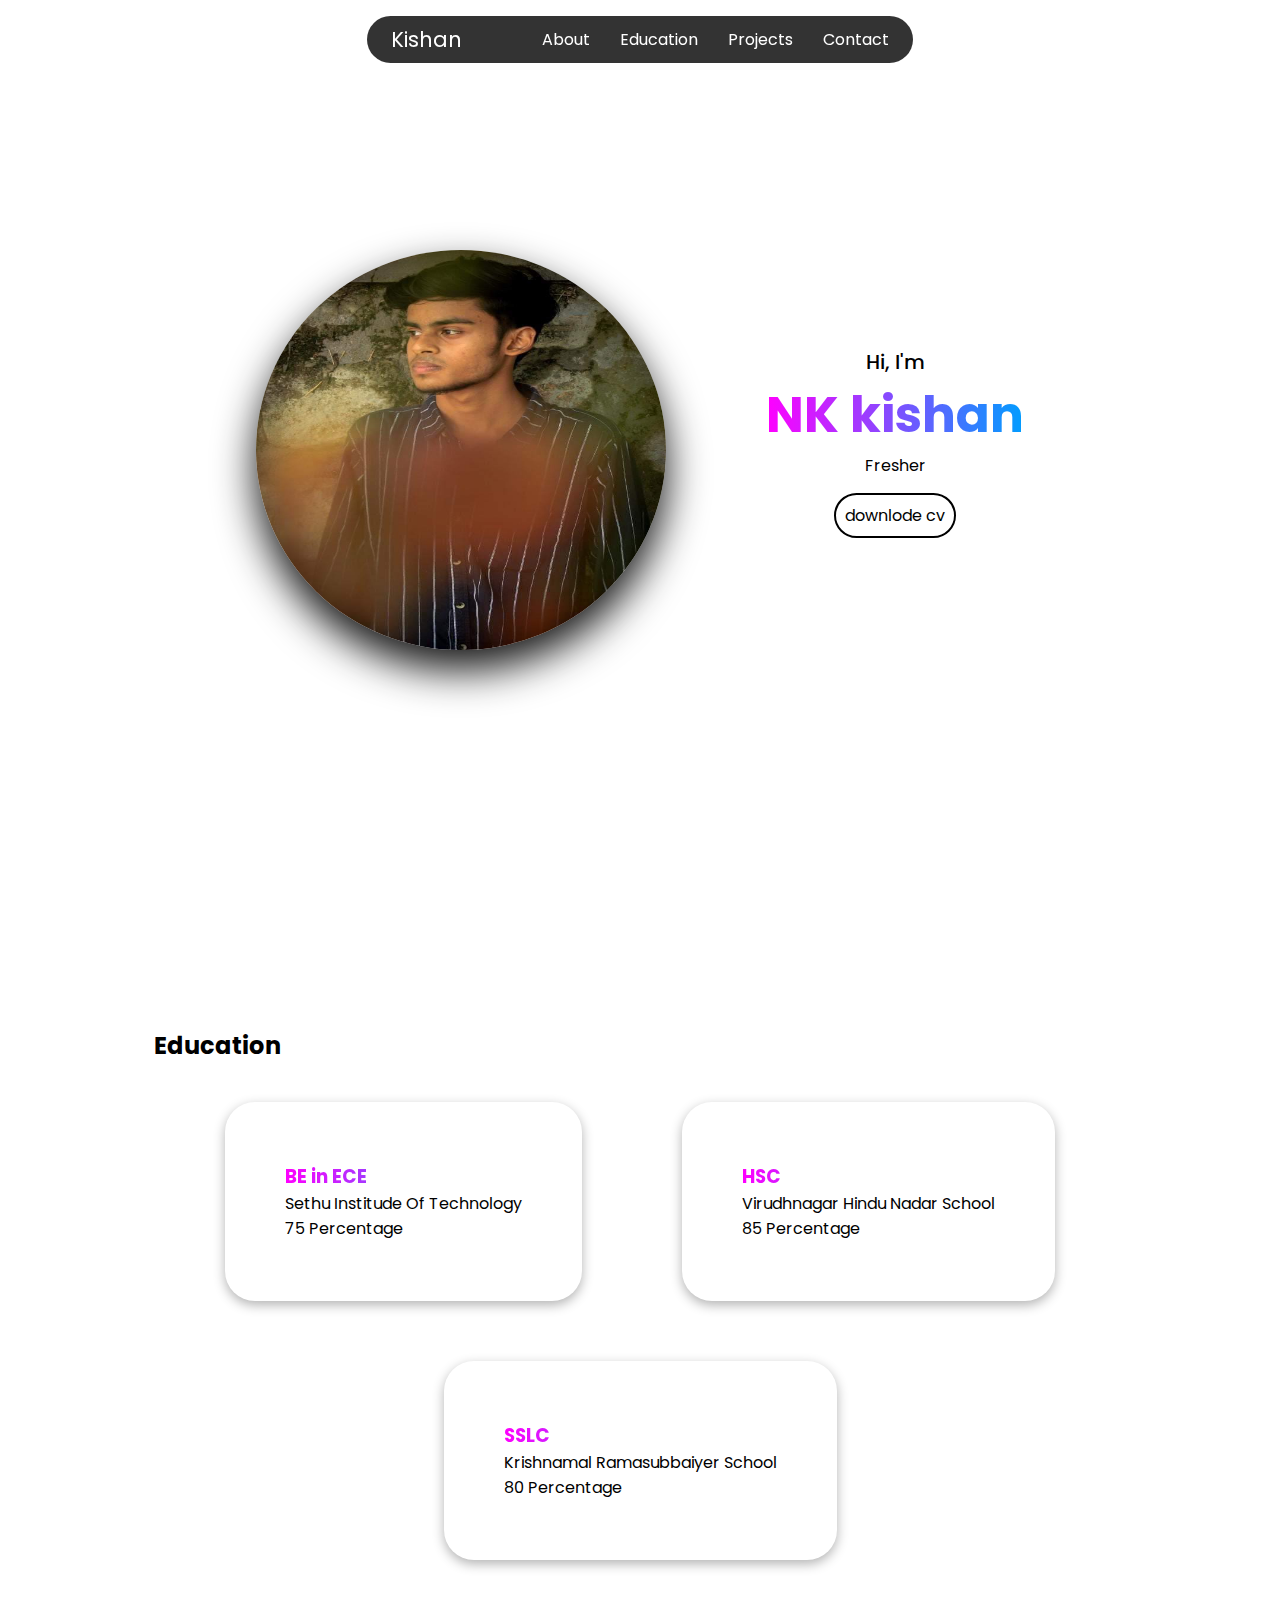
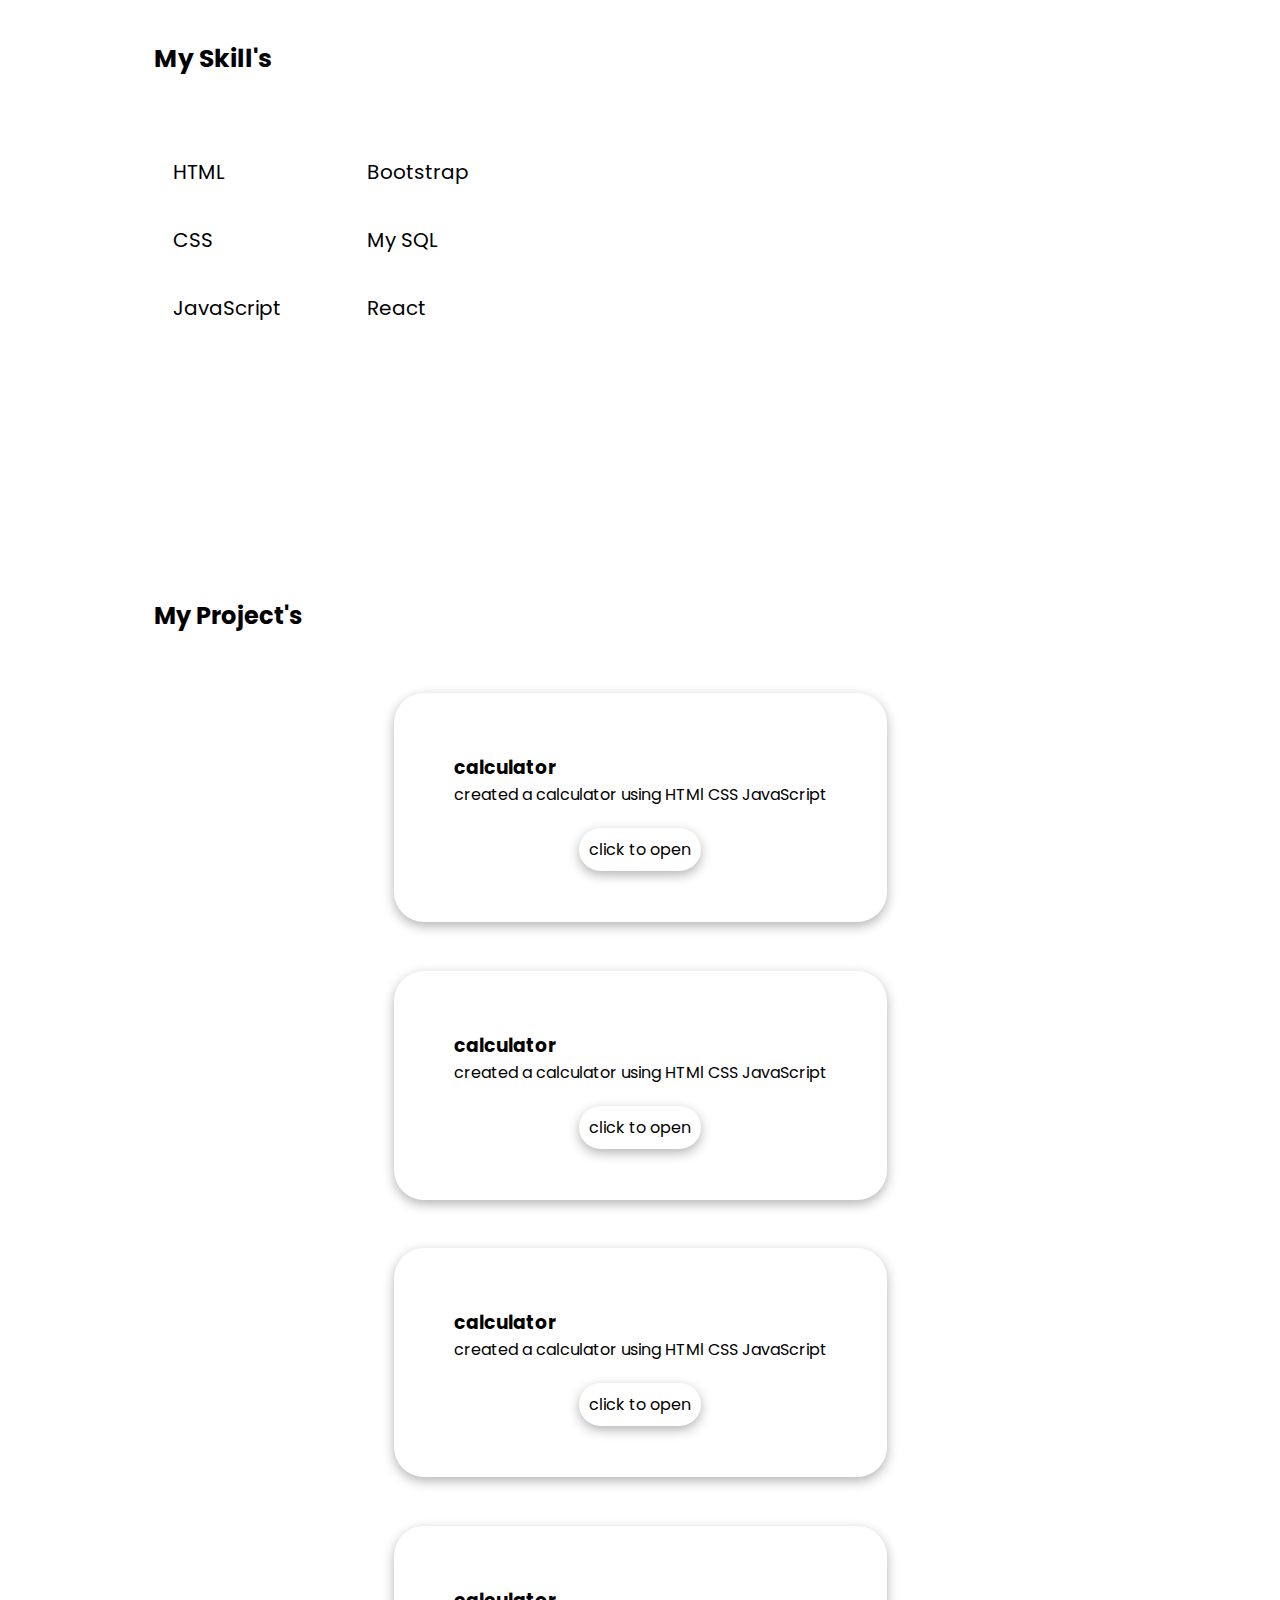
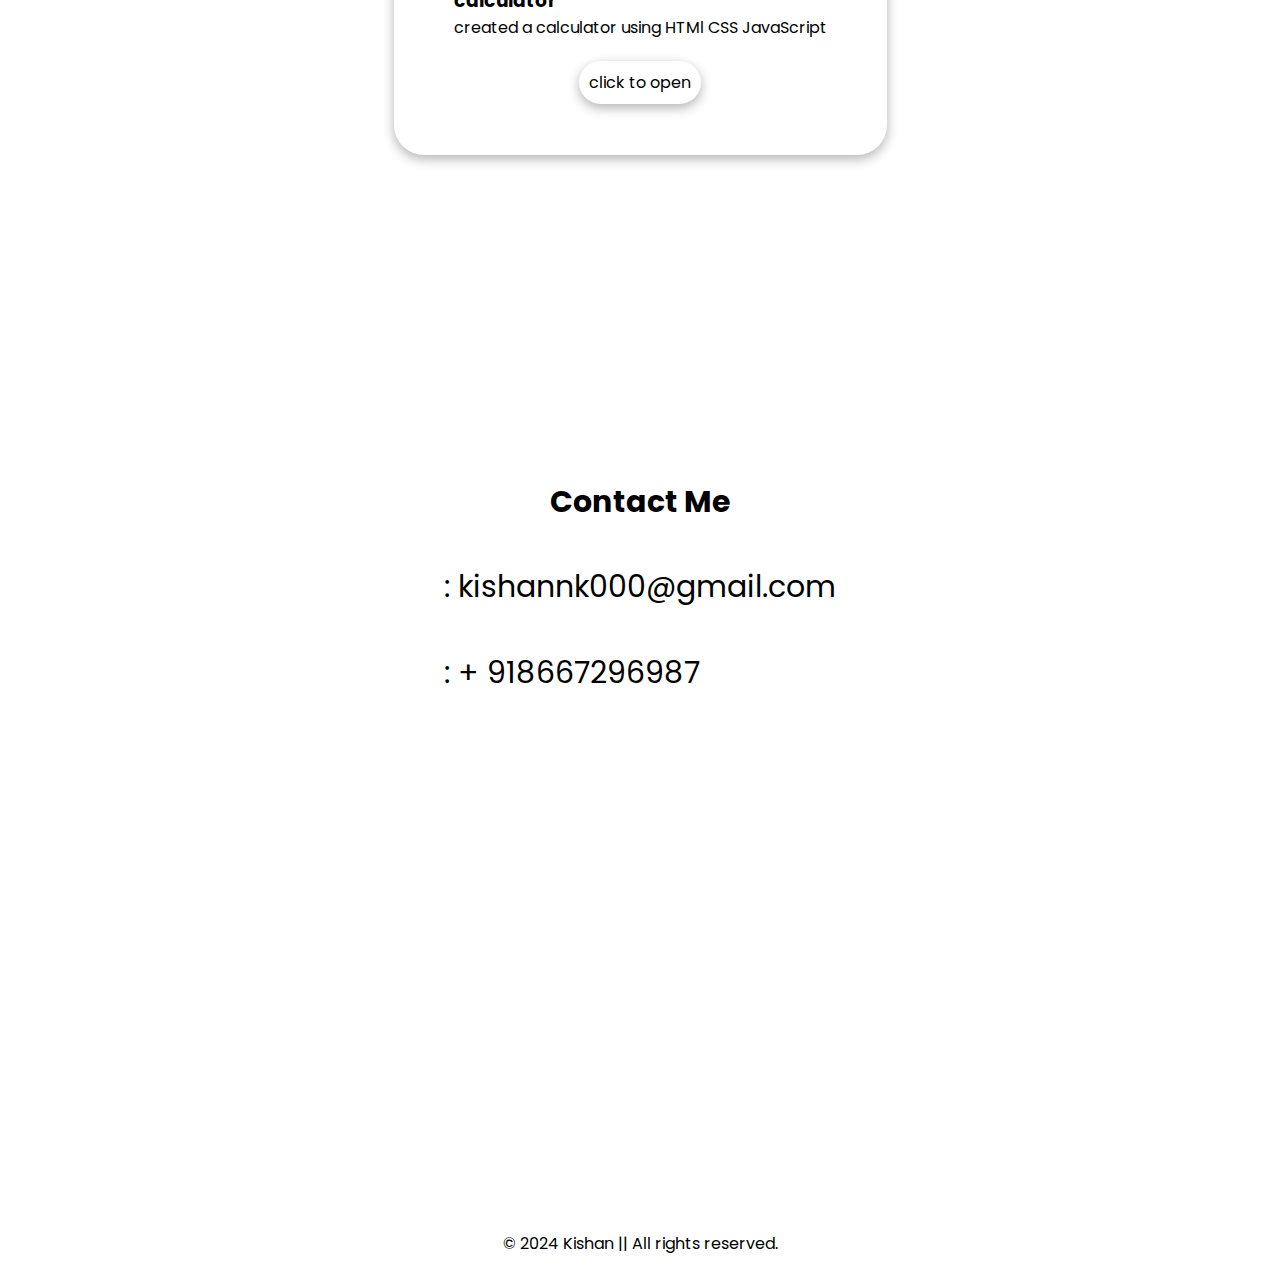
==== kishan.html @ 0ae2eac9 "Add files via upload" ====
<!DOCTYPE html>
<html lang="en">

<head>
    <meta charset="UTF-8">
    <meta name="viewport" content="width=device-width, initial-scale=1.0">
    <title>portfolio</title>
    <!--my css-->
    <link rel="stylesheet" href="style.css">

    <!--google fonts-->
    <link rel="preconnect" href="https://fonts.googleapis.com">
    <link rel="preconnect" href="https://fonts.gstatic.com" crossorigin>
    <link
        href="https://fonts.googleapis.com/css2?family=Poppins:ital,wght@0,100;0,200;0,300;0,400;0,500;0,600;0,700;0,800;0,900;1,100;1,200;1,300;1,400;1,500;1,600;1,700;1,800;1,900&display=swap"
        rel="stylesheet">

    <!--font awsome-->
    <link rel="stylesheet" href="https://cdnjs.cloudflare.com/ajax/libs/font-awesome/6.7.1/css/all.min.css"
        integrity="sha512-5Hs3dF2AEPkpNAR7UiOHba+lRSJNeM2ECkwxUIxC1Q/FLycGTbNapWXB4tP889k5T5Ju8fs4b1P5z/iB4nMfSQ=="
        crossorigin="anonymous" referrerpolicy="no-referrer" />


    <!--header-->
    <header class="header">
        <a href="#" class="logo">
            <P class="logo"> Kishan</P>
        </a>

        <ul class="nav-links">
            <li>
                <a href="#about">About</a>
            </li>
            <li>
                <a href="#Education">Education</a>
            </li>
            <li>
                <a href="#projects">Projects</a>
            </li>
            <li>
                <a href="#contact">Contact</a>
            </li>
        </ul>

        <div class="menu-toggle">
            <i class="fa-solid fa-bars"></i>

        </div>


    </header>

    <!--about-->
    <section id="about" class="about">

        <div class="about-container">
            <img src="WhatsApp Image 2024-12-11 at 21.35.27_cfaea8a9.jpg">

            <div class="info">
                <div class="text">
                    <h3>Hi, I'm</h3>
                    <h1> NK kishan</h1>
                    <p> Fresher </p>
                </div>
                <div class="btn-group">
                    <a href="kishan CV.pdf" download="your_cv" class="btn">downlode cv</a>
                </div>
                
                
                
        <div class="social">
            <div class="social-btn">
                <a href="https://github.com/kishannk10" i class="fa-brands fa-github"></i></a>
            </div>
            <div class="social-btn">
                <a href="https://www.instagram.com/.k_i_s_h_a_n.nk./profilecard/?igsh=YXczcWtyM2NzY25k" i
                    class="fa-brands fa-instagram"></i></a>
            </div>
            <div class="social-btn">
                <a href="http://www.linkedin.com/in/kishan10" i class="fa-brands fa-linkedin"></i></a>
            </div>
        </div>
                


            </div>
        </div>
    </section>

    <!--education-->

    <section id="Education" class="Education">

        <div class="Education-container">
            <h2>Education</h2>
            <div class="Education-grid">
                <div class="Education-card">
                    <h3> BE in ECE</h3>
                    <P>Sethu Institude Of Technology</P>
                    <P>75 Percentage</P>
                </div>
                <div class="Education-card">
                    <h3> HSC</h3>
                    <P>Virudhnagar Hindu Nadar School</P>
                    <P>85 Percentage</P>
                </div>
                <div class="Education-card">
                    <h3> SSLC</h3>
                    <P>Krishnamal Ramasubbaiyer School </P>
                    <P>80 Percentage</P>
                </div>
            </div>
        </div>


        <div class="my-skills">
            <h3> My Skill's</h3>
            <div class="skills">
                <div class="skills-info">
                    <ul>
                        <li>HTML</li>
                        <li>CSS</li>
                        <li>JavaScript</li>
                    </ul>
                    <ul>
                        <li>Bootstrap</li>
                        <li>My SQL</li>
                        <li>React</li>

                    </ul>
                    <div class="code-toggle">
                        <i class="fa-solid fa-code"></i>
                    </div>
                </div>


            </div>

        </div>


    </section>


    <!---projects-->
    <section id="projects" class="my-projects">
        <div class="projects-container">
            <h2> My Project's</h2>
            <div class="project-grid">
                <div class="project-card">
                    <h3>calculator</h3>
                    <p>created a calculator using HTMl CSS JavaScript</p>
                    <div class="open">
                        <a href="">click to open</a>
                    </div>
                </div>
                <div class="project-card">
                    <h3>calculator</h3>
                    <p>created a calculator using HTMl CSS JavaScript</p>
                    <div class="open">
                        <a href="">click to open</a>
                    </div>
                </div>
                <div class="project-card">
                    <h3>calculator</h3>
                    <p>created a calculator using HTMl CSS JavaScript</p>
                    <div class="open">
                        <a href="">click to open</a>
                    </div>

                </div>
                <div class="project-card">
                    <h3>calculator</h3>
                    <p>created a calculator using HTMl CSS JavaScript</p>
                    <div class="open">
                        <a href="">click to open</a>
                    </div>

                </div>
            </div>
        </div>
    </section>







    <!---contact-->


    <section id="contact" class="Contact">
        <div class="contact-container">
            <h2>Contact Me</h2>
            <div class="contact-info">
                <div class="contact-me">
                    <p><i class="fa-regular fa-envelope"></i> : kishannk000@gmail.com</p>
                    <p> <i class="fa-solid fa-phone"> </i> : + 918667296987</p>
                </div>
            </div>
        </div>



    </section>


    <!--footer-->


    <footer class="footer-container">


        <div class="social">
            <div class="social-btn">
                <a href="https://github.com/kishannk10" i class="fa-brands fa-github"></i></a>
            </div>
            <div class="social-btn">
                <a href="https://www.instagram.com/.k_i_s_h_a_n.nk./profilecard/?igsh=YXczcWtyM2NzY25k" i
                    class="fa-brands fa-instagram"></i></a>
            </div>
            <div class="social-btn">
                <a href="http://www.linkedin.com/in/kishan10" i class="fa-brands fa-linkedin"></i></a>
            </div>
        </div>
        <p>&copy; 2024 Kishan || All rights reserved.</p>
    </footer>
</head>


<script src="portfolio.js"></script>

<body>

</body>

</html>
---- style.css ----
* {
    padding: 0%;
    margin: 0%;
    box-sizing: border-box;
    font-family: "poppins";
    scroll-behavior: smooth;


}

.header {
    display: flex;
    justify-content: center;
    position: fixed;
    top: 1rem;
    left: 50%;
    transform: translateX(-50%);
    align-items: center;
    gap: 5rem;
    background-color: rgba(0, 0, 0, 0.8);
    backdrop-filter: blur(8px);
    color: white;
    padding: 0.5rem 1.5rem;
    border-radius: 3rem;
    z-index: 100;

}

.logo {
    color: white;
    font-size: 1.3rem;
    text-wrap: nowrap;
    transition: 0.3s ease-in-out;
    text-decoration: none;

}

.logo:hover {
    transform: scale(1.1);
}

.nav-links {
    display: flex;
    gap: 30px;

}

ul li {
    list-style-type: none;
}

li a {
    position: relative;
    color: white;
    text-decoration: none;

}



li a:hover {
    color: aqua;

}

.menu-toggle {
    display: none;
}


section {
    min-height: 100vh;
    padding: 8rem 12%;
    width: 100%;
    position: relative;

}


.about {
    display: flex;
    justify-content: center;
    align-items: center;
    

}

.about-container {
    display: flex;
    justify-content: center;
    align-items: center;
    gap: 100px;
    flex-wrap: wrap;
}

.about img {
    width: 410px;
    height: 400px;
    box-shadow: 0 20px 40px rgba(0, 0, 0, 0.911);
    border-radius: 50%;
    transition: 1s;

}

.about img:hover {
    transform: translateY(-10px);
}

.info {
    display: flex;
    flex-direction: column;
    justify-content: center;
    align-items: center;
    text-align: center;
    gap: 25px;


}

.info h3 {
    font-size: 20px;
    font-weight: 500;
}

.info h1 {
    font-size: 50px;
    font-weight: 700;
    align-items: center;
    justify-content: center;
    background: linear-gradient(to right, rgb(255, 0, 255), rgb(0, 157, 255));
    background-clip: text;
    color: transparent;
}

.btn {
    border-radius: 2rem;
    border: 2px solid black;
    padding: 9px;
    color: black;
    cursor: pointer;
    text-decoration: none;
    transition: 0.5s;

}

.btn:hover {
    background-color: black;
    color: white;
    transform: scale(1.5);
}



/*education*/

.Education-grid {
    display: flex;
    justify-content: space-between;
    margin-top: 4%;
    flex-wrap: wrap;    
}

.Education-card {
    background-color: white;
    box-shadow: 0 4px 12px rgba(0, 0, 0, 0.3);
    padding: 60px;
    border: 2px  ;
    border-radius: 30px;
    transition: 1s;
    cursor: pointer;
    flex-direction: column;
    flex-wrap: wrap;
}

.Education-card:hover {
    background-color: rgba(0, 0, 0, 0.925);
    color: white;
    
}

.Education-card h3 {
    background: linear-gradient(to right, rgb(255, 0, 255), rgb(0, 157, 255));
    background-clip: text;
    color: transparent;
    padding-bottom: ;
}



.my-skills h3 {
    padding-top: 80px;
    font-size: 25px;
}

.skills-info {
    display: flex;
    column-gap: 5%;
    padding-top: 60px;
    font-size: 20px;
    justify-content: baseline;
    cursor: pointer;

}



.skills-info ul li {
    padding: 19px;
    transition: 1s;
    column-gap: 20%;
}

.skills-info ul li:hover {
    transform: translatey(-6px);
}




 .code-toggle {
    display: flex;
    font-size: 150px;
    color: rgb(23, 150, 209);
    justify-content: center;
    margin-left: 30%;
    
    transition: 1s;


}


.code-toggle:hover {
    transform: translatey(-40px);
}


/*project*/

.project-container{
  display: flex;
}
.project-grid{
    display: flex;
    margin-top: 60px;
    justify-content: space-around;
    flex-wrap: wrap;
    
}
.project-card{
    column-gap: ;
    background-color: aqua;
    margin-bottom: 5%;
    background-color: white;
    box-shadow: 0 4px 12px rgba(0, 0, 0, 0.3);
    padding: 60px;
    border: 2px ;
    border-radius: 30px;
    transition: 1s;

}
.open {
    text-decoration: none;
    text-align: center;
    margin-top: 30px;
    
    
}
.open a{
    text-decoration: none;
    color: black;
    border: 2px  ;
    padding: 10px;
    border-radius: 30px;
    transition: 1s;
    box-shadow: 0 4px 12px rgba(0, 0, 0, 0.3);
}
.open a:hover{
    background-color: black;
    color: white;
    transform: translatey(-6px);

}




/*contact*/

.contact-info {
    display: flex;
    flex-direction: column;
    align-items: center;

}

.contact-container h2 {
    text-align: center;
    margin-top: 2%;
    margin-bottom: 2%;
    font-size: 30px;
}

.contact-me p {
    padding: 20px;
    font-size: 30px;
}



/*footer*/


.footer-container {
    text-align: center;
    margin-bottom: 30px;
}


.social {
    display: flex;
    text-decoration: none;
    justify-content: center;
    gap: 20px;
}

.social-btn a {
    text-decoration: none;
    list-style-type: none;
    color: black;
    font-size: 20px;
}

/*media querty*/

@media (max-width:1600px) {
   .about{
    display: ;
    flex-wrap: wrap;
   }
    .Education-grid {
        flex-wrap: wrap;
        row-gap: 60px;
        column-gap: 30px;
        align-items: center;
        justify-content: space-evenly;
        
    }
}

@media (max-width:1200px) {

.Education-grid{
    justify-content: center;
}

}

@media (max-width:700px) {
   
    .header .menu-toggle {
        display: block;
        font-size: 30px;
        
    }

    .nav-links {
        position: absolute;
        top: 100%;
        width: 100%;
        margin-top: 10px;
        border-radius: 20px;
        padding: 5%;
        text-align: center;
        display: flex;
        flex-direction: column;
        background-color: rgba(0, 0, 0, 0.8);
        color: white;
        display: none;
    }
    .nav-links li{
        margin: 80px;
    }

    .nav-links a{
        padding: 20%;
    }


    .nav-links.active {
        display: block;
    }  

    .header {
        padding: 1rem 5rem;
        gap: 8rem;
    }

    .header .logo {
        font-size: 30px;
    }

    .about-container {
        flex-direction: column;
        align-items: center;
        margin-right: 60px;
        transform: translatex(10%);
        
    }

    .Education-grid {
        width: 100%;
        align-content: center;
        justify-content: center;
        margin-left: 10px;
        row-gap: 60px;
        display: flex;
    }


    .Education-container h2 {
        margin-bottom: 60px;
    }

    .code-toggle {
        margin-left: 20px;
    }

    .contact-me p {
        font-size: 18px;

    }

    .contact-container h2 {
        margin-top: 50px;
        margin-bottom: 50px;
    }

    .skills-info{
        flex-direction: column;
        
        
    }
    .skills-info ul li{
        text-align: center;
       
    }
    .code-toggle{
     margin-top: 20%;
    margin-right: 30px;   
 }
 .about img{
    width: 250px;
    height: 250px;
    border-radius: 100%;
 }
 .about .info h1{
    font-size: 50px;
 }

 .project-grid{
    row-gap: 60px;
 }
    
}
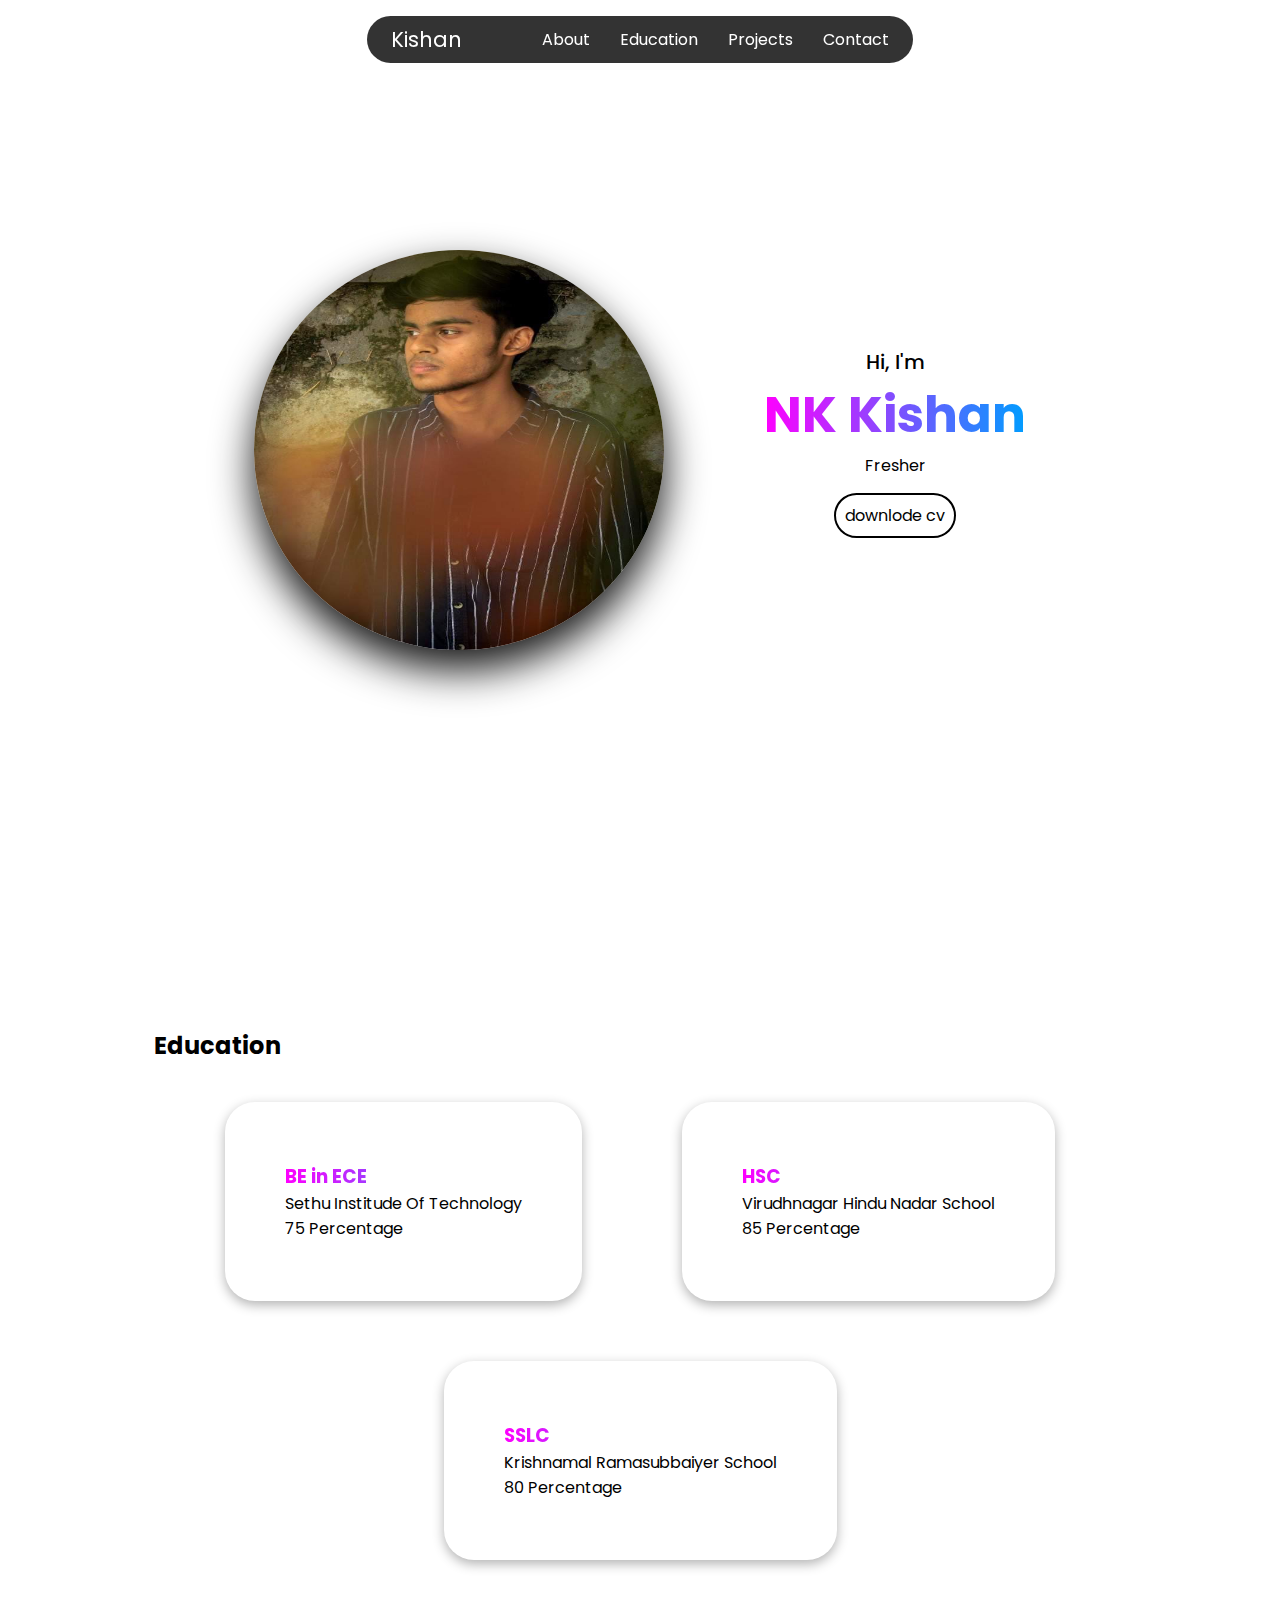
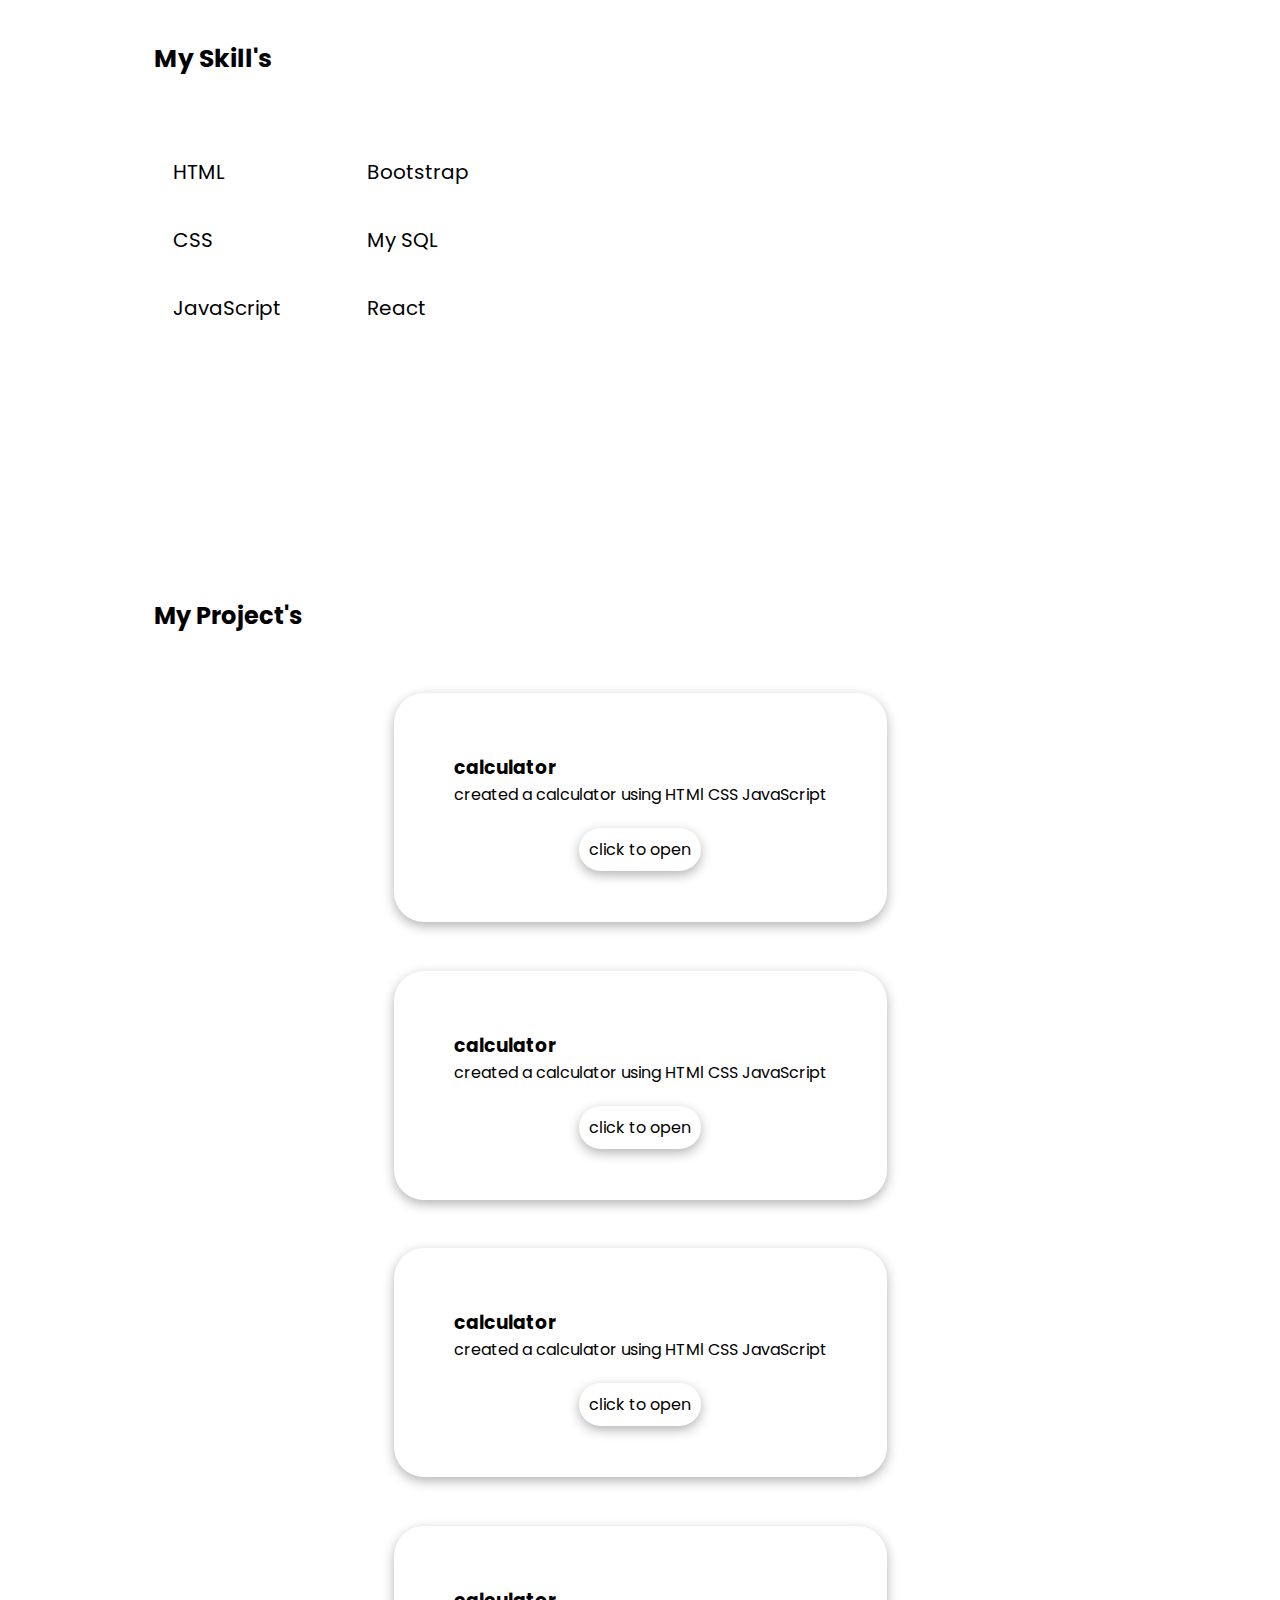
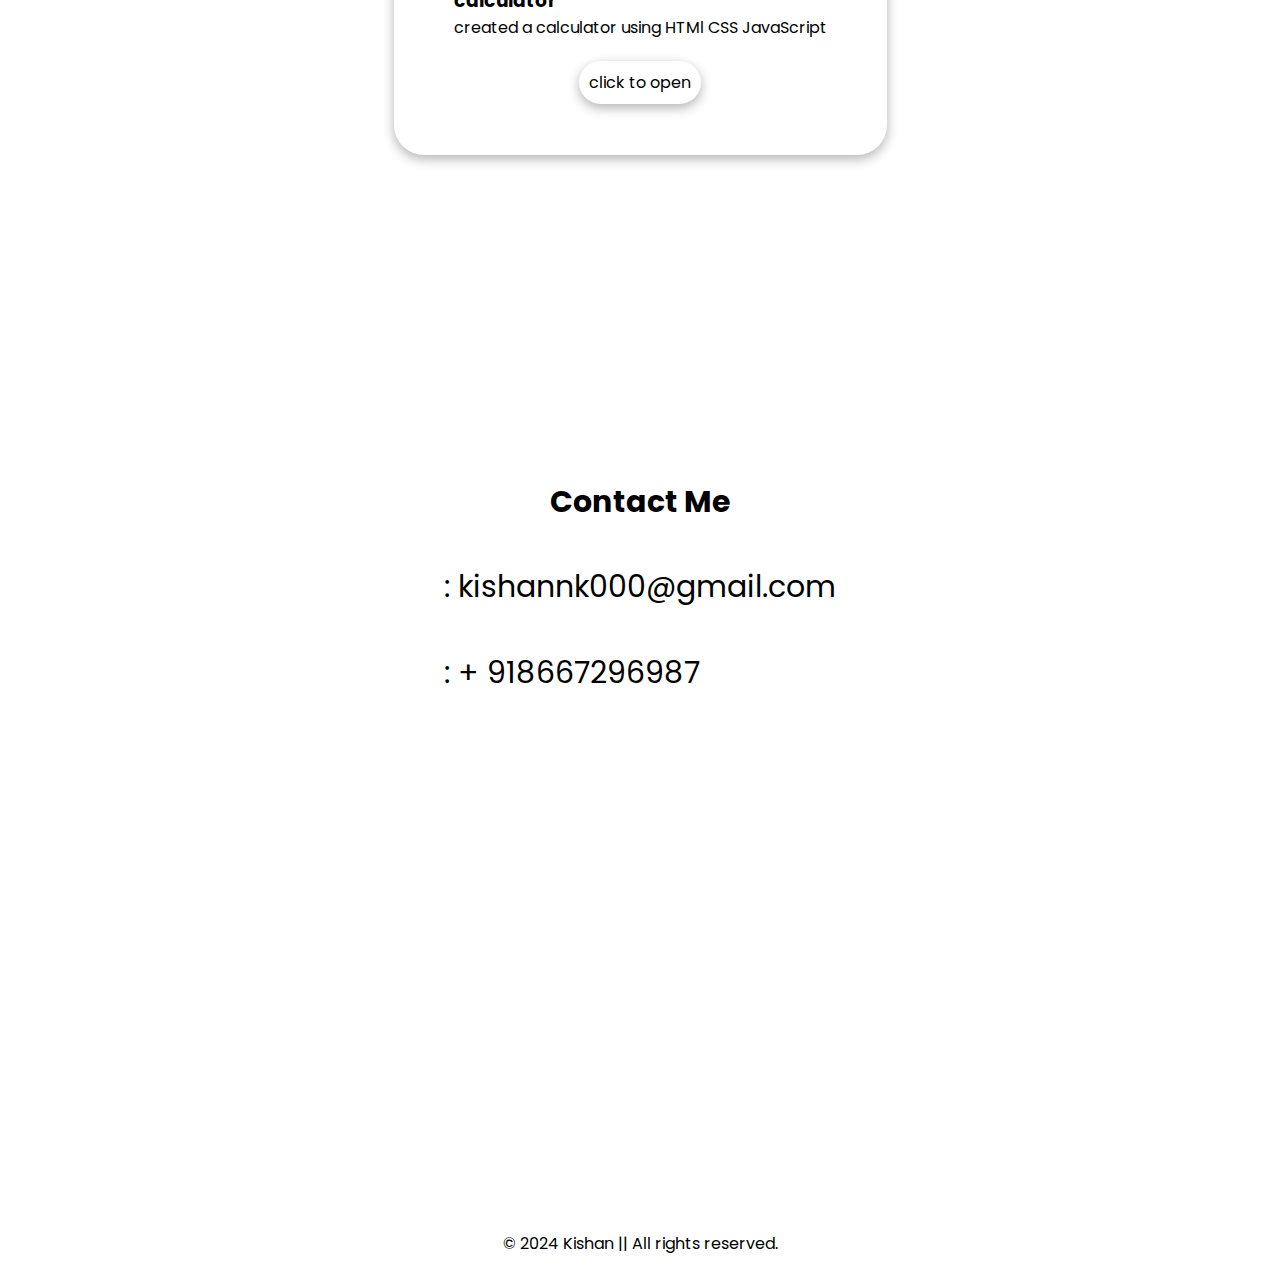
==== commit f07d7480: "Update kishan.html" ====
--- a/kishan.html
+++ b/kishan.html
@@ -59,7 +59,7 @@
             <div class="info">
                 <div class="text">
                     <h3>Hi, I'm</h3>
-                    <h1> NK kishan</h1>
+                    <h1> NK Kishan</h1>
                     <p> Fresher </p>
                 </div>
                 <div class="btn-group">
@@ -235,4 +235,4 @@
 
 </body>
 
-</html>+</html>
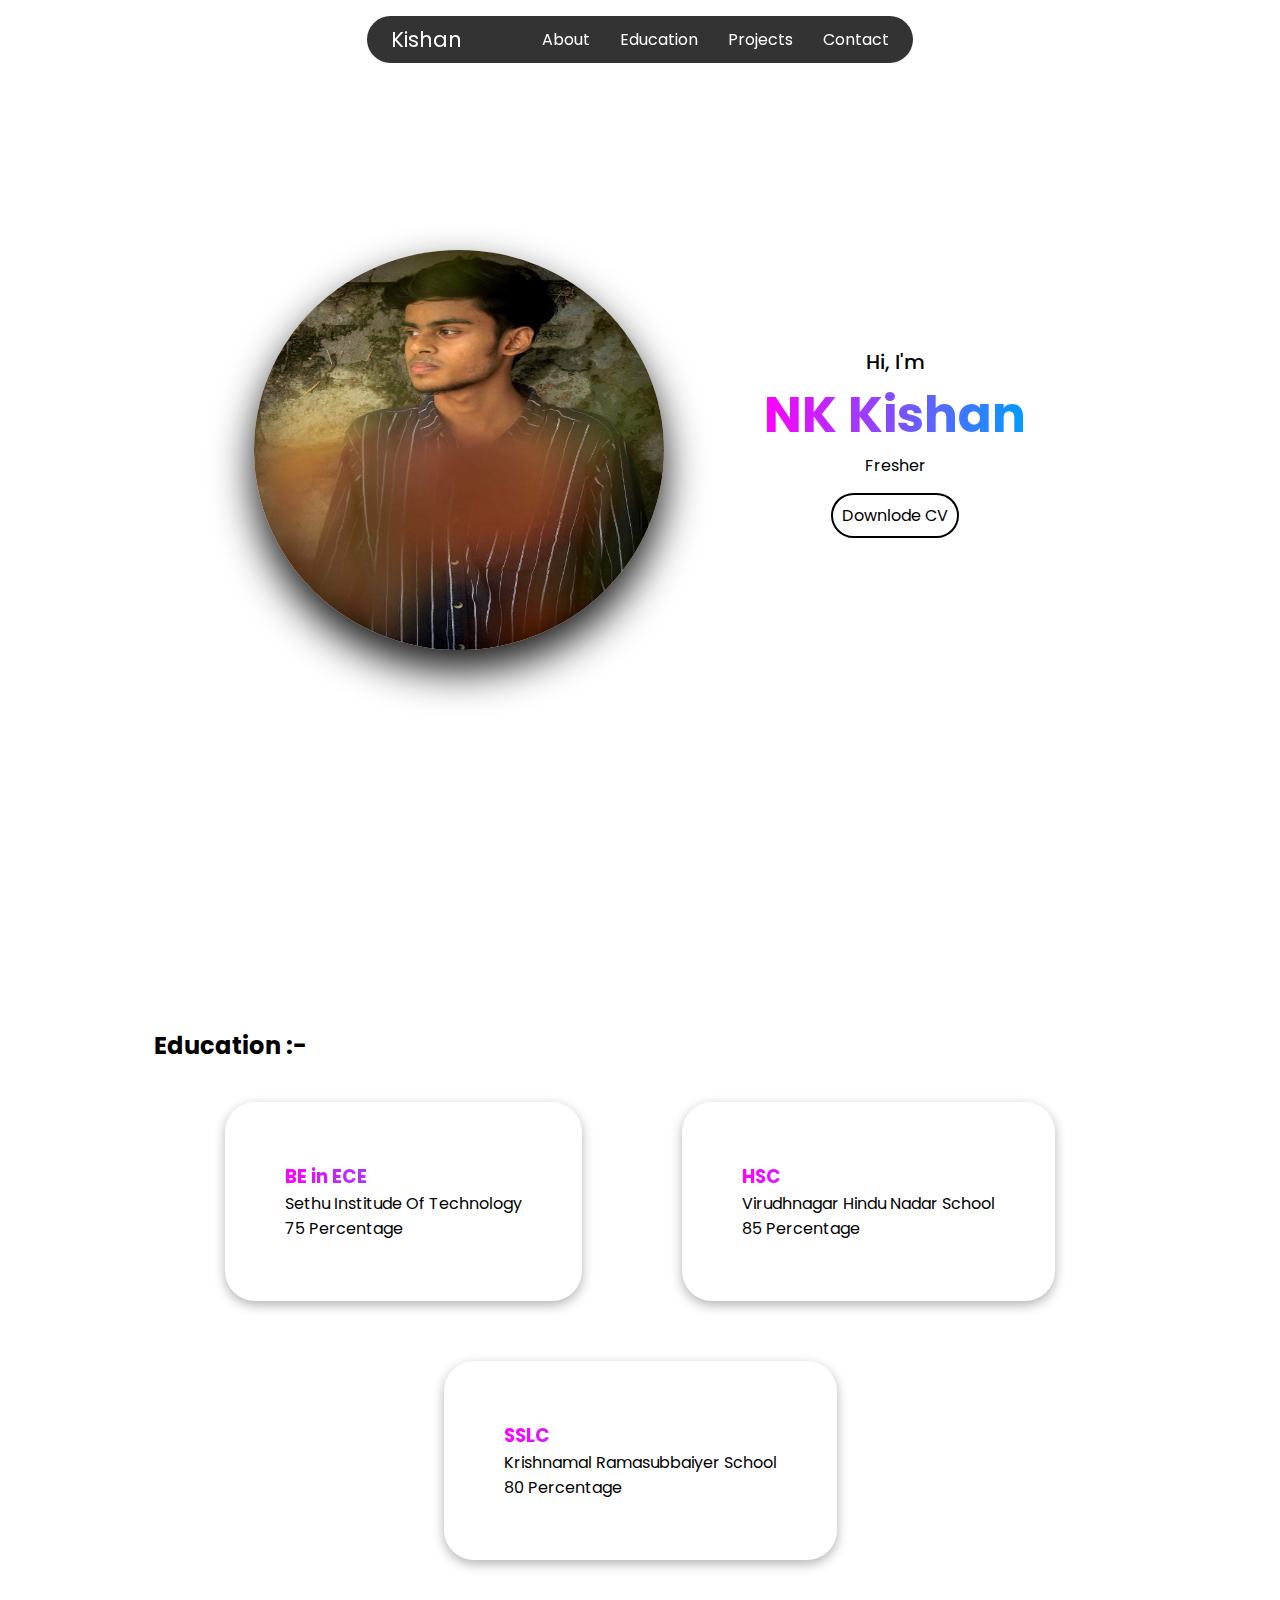
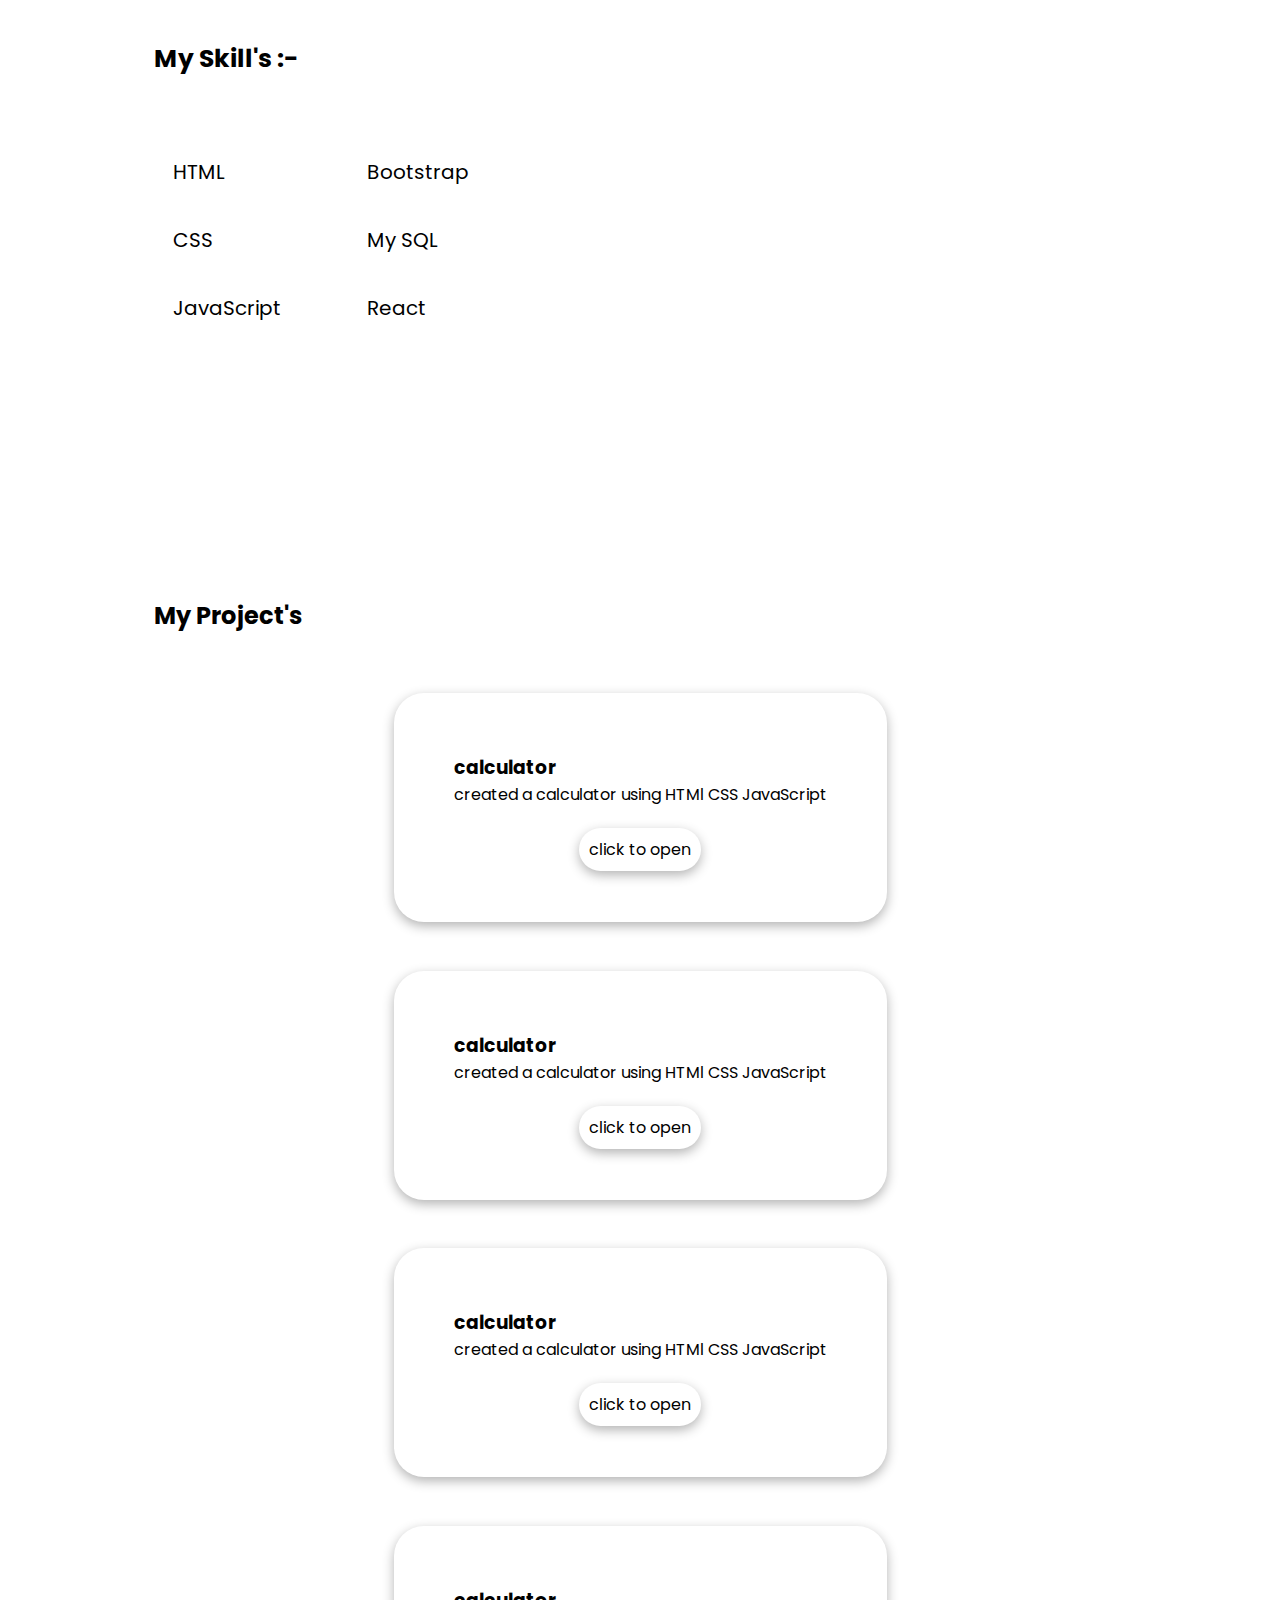
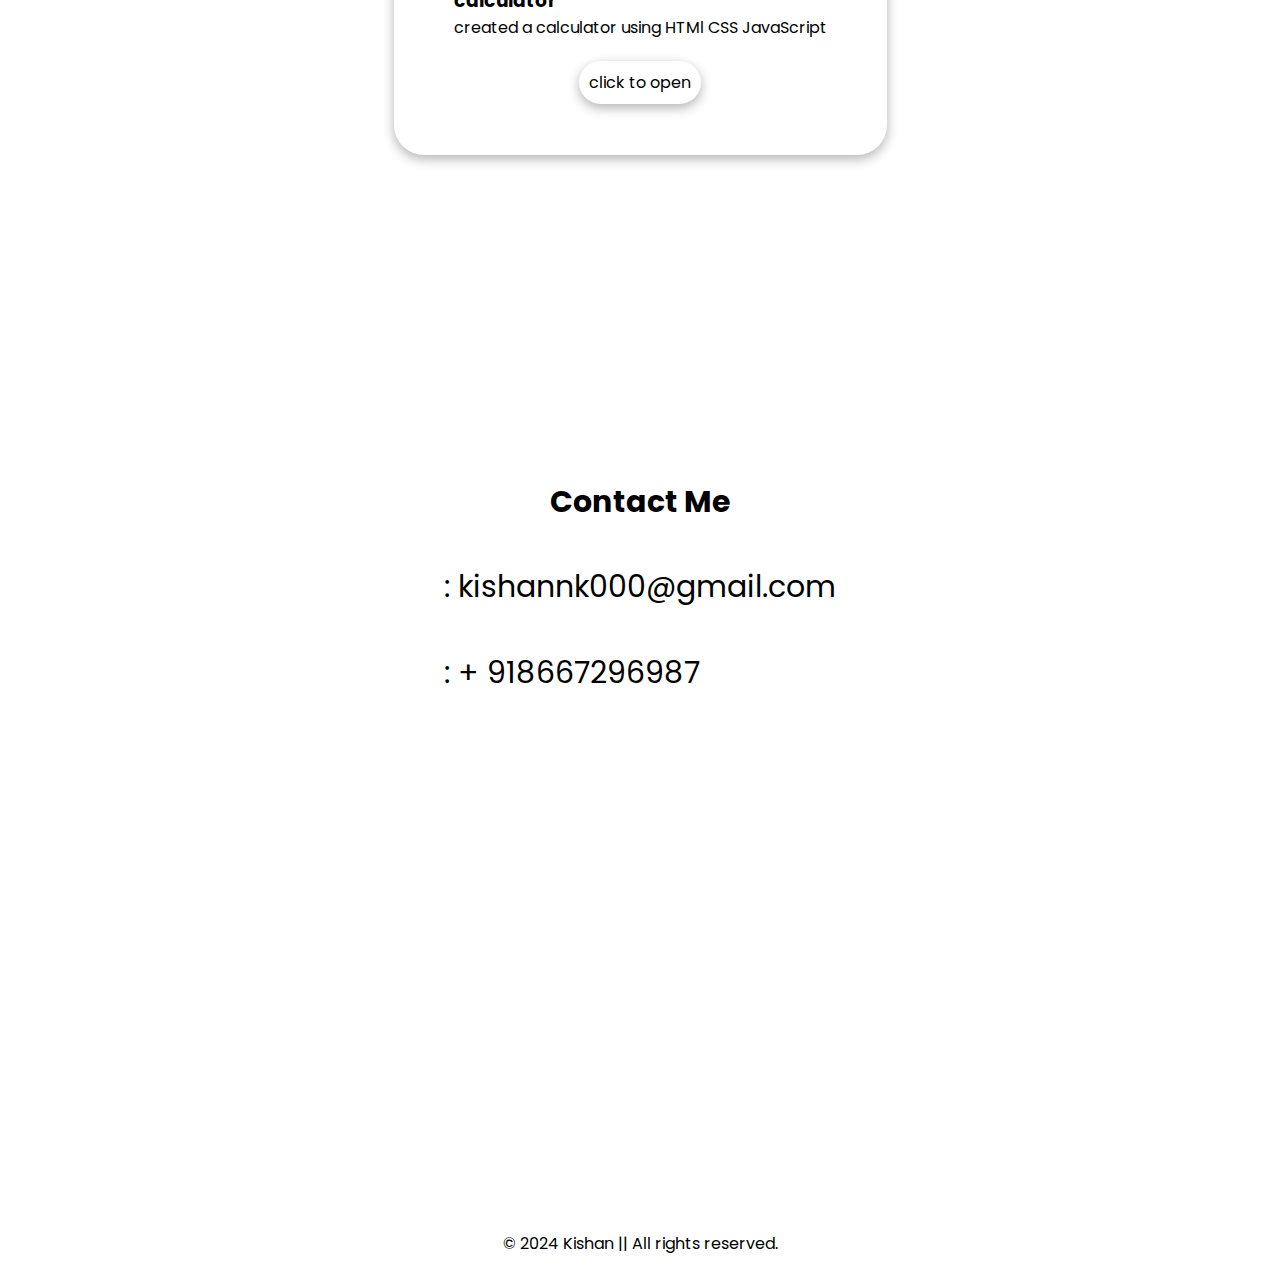
==== commit 50c68e9e: "Update kishan.html" ====
--- a/kishan.html
+++ b/kishan.html
@@ -63,7 +63,7 @@
                     <p> Fresher </p>
                 </div>
                 <div class="btn-group">
-                    <a href="kishan CV.pdf" download="your_cv" class="btn">downlode cv</a>
+                    <a href="kishan CV.pdf" download="your_cv" class="btn">Downlode CV</a>
                 </div>
                 
                 
@@ -92,7 +92,7 @@
     <section id="Education" class="Education">
 
         <div class="Education-container">
-            <h2>Education</h2>
+            <h2>Education :-</h2>
             <div class="Education-grid">
                 <div class="Education-card">
                     <h3> BE in ECE</h3>
@@ -114,7 +114,7 @@
 
 
         <div class="my-skills">
-            <h3> My Skill's</h3>
+            <h3> My Skill's :-</h3>
             <div class="skills">
                 <div class="skills-info">
                     <ul>
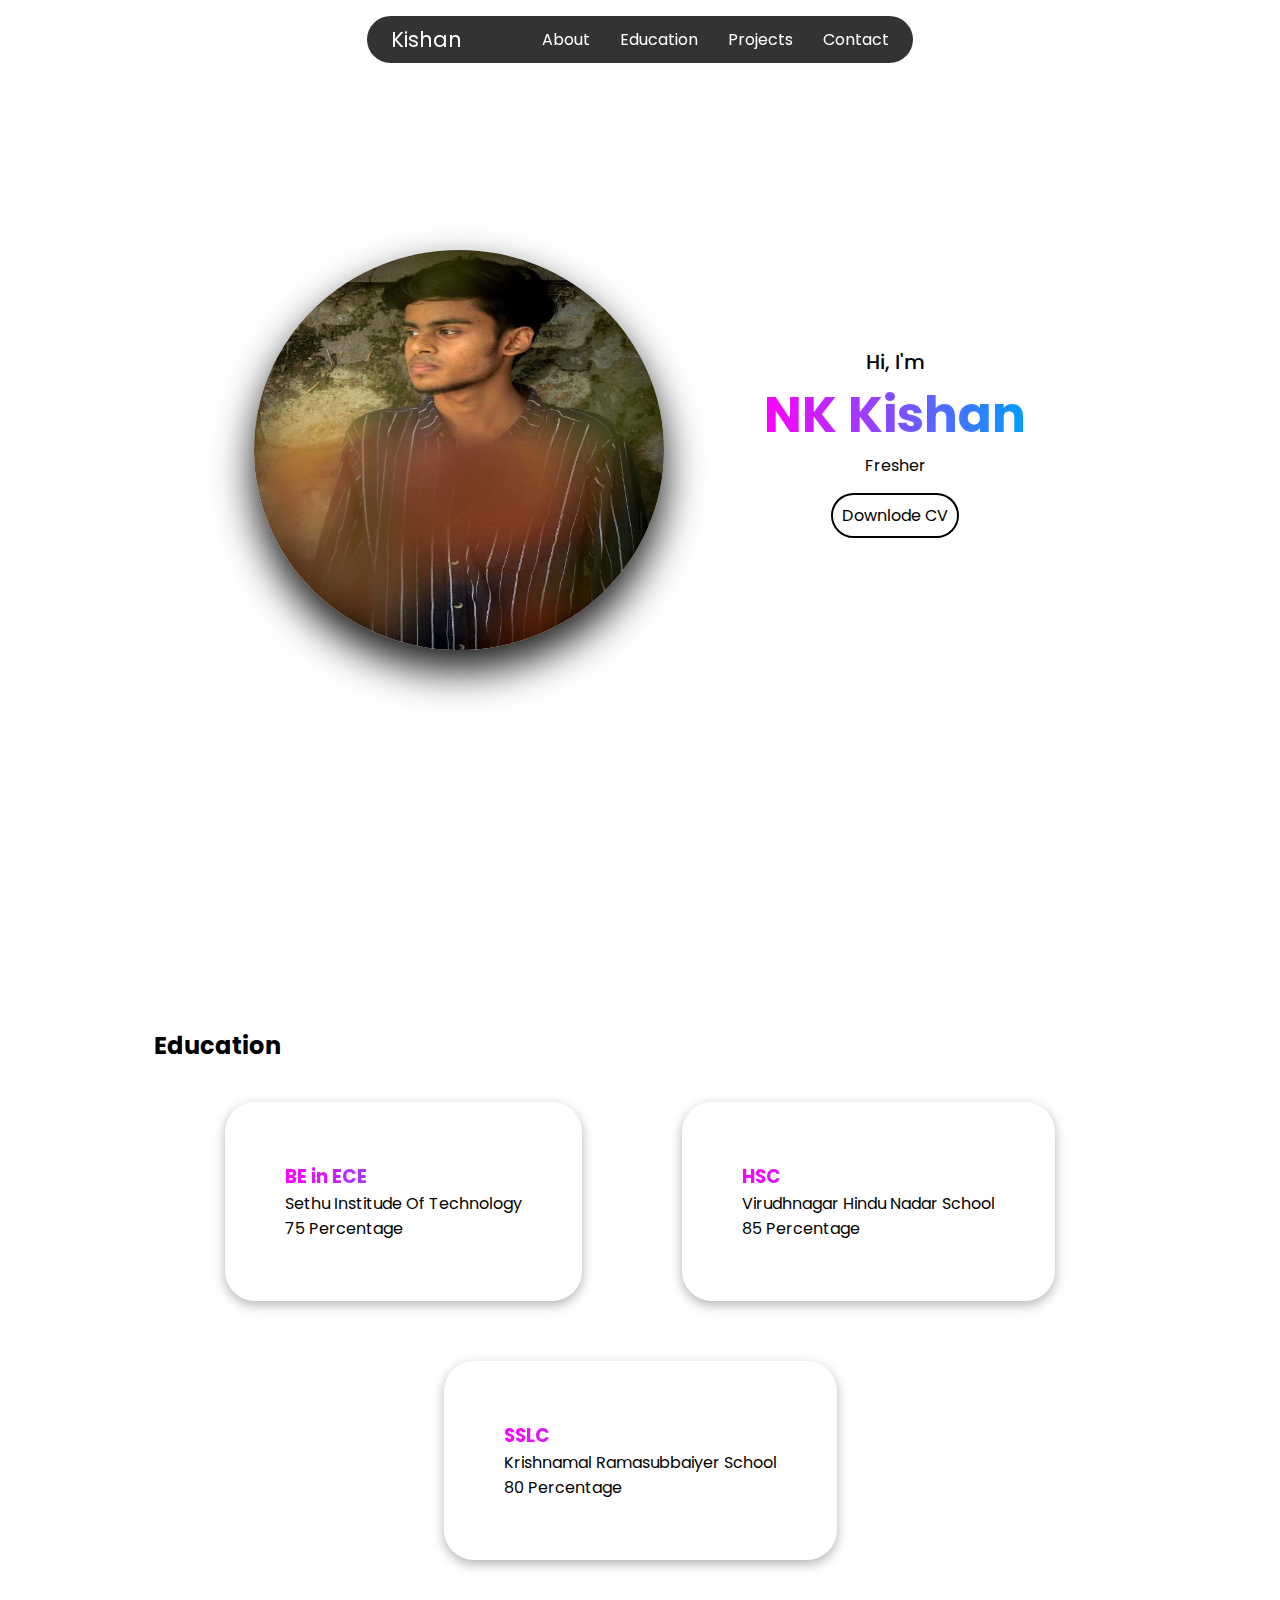
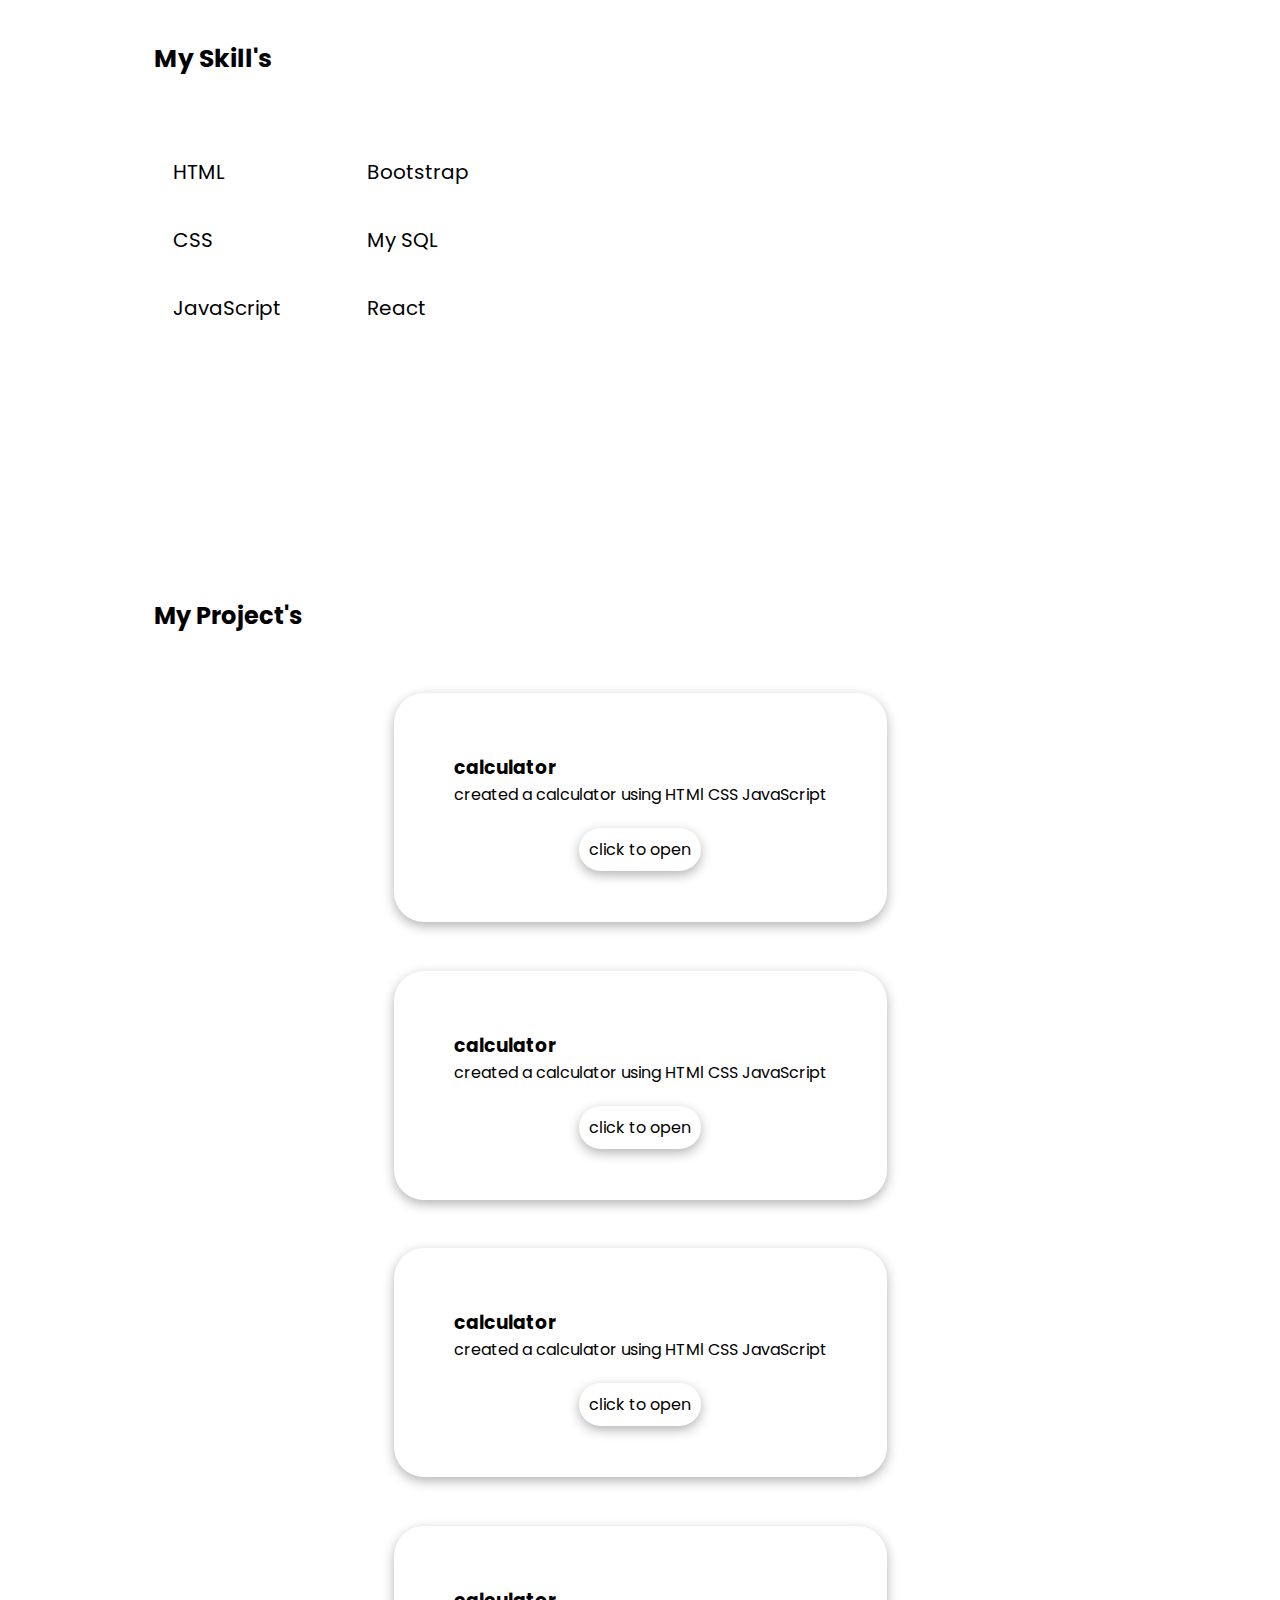
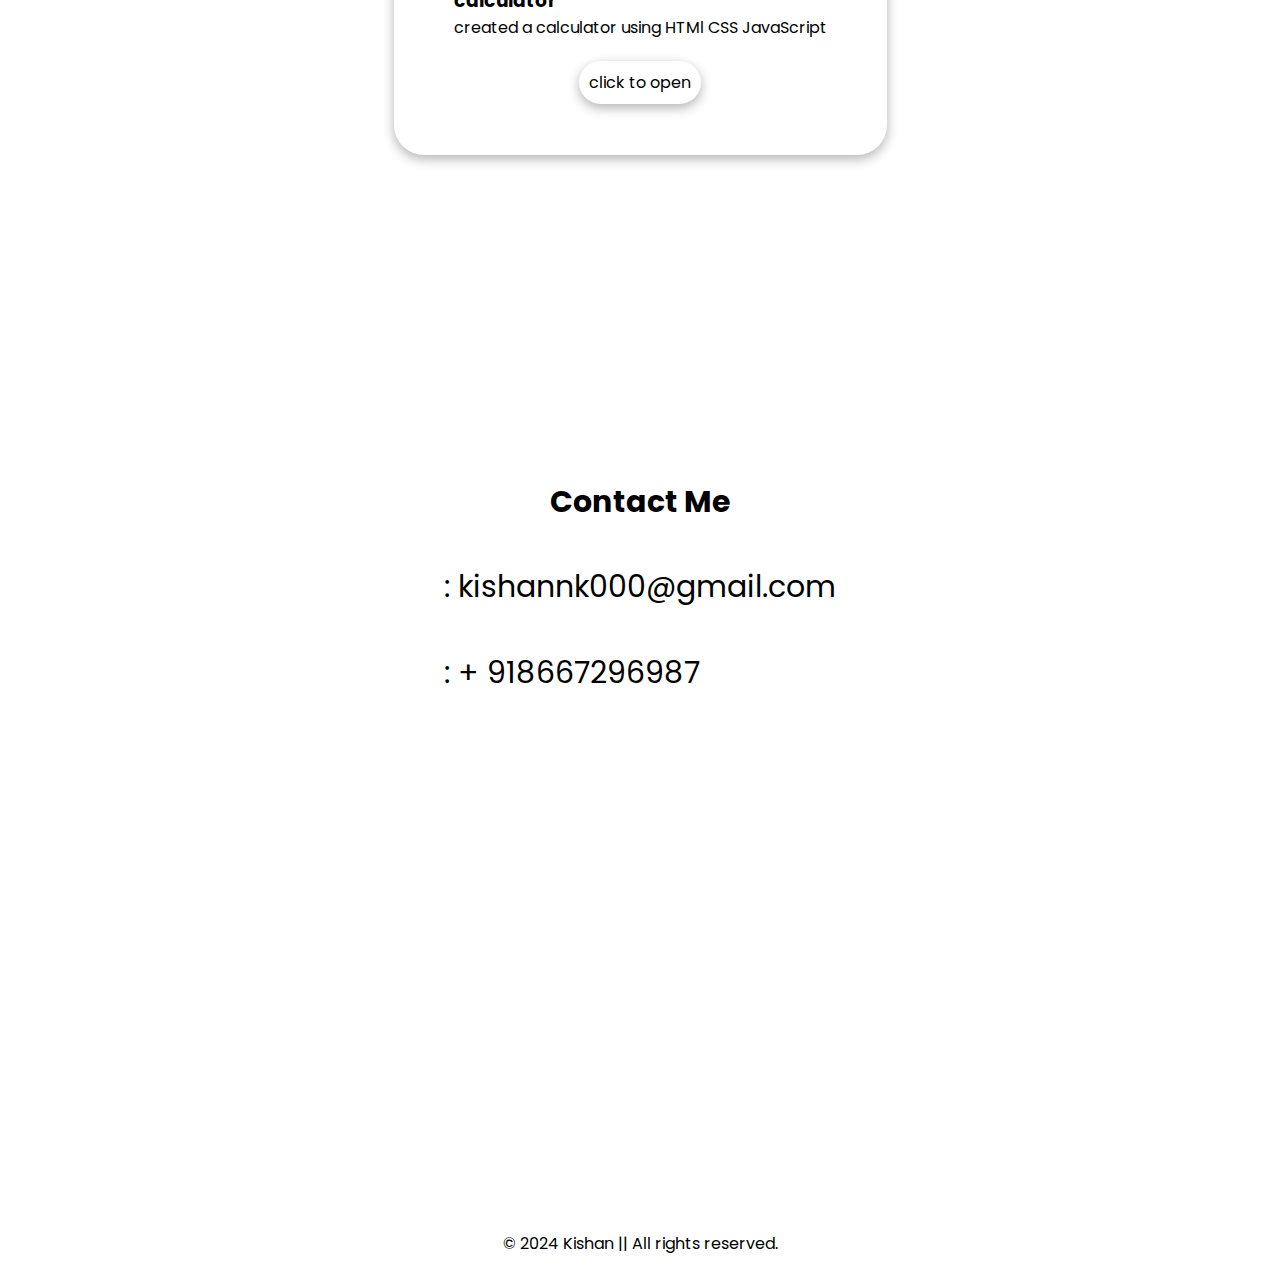
==== commit 8e475f87: "Update kishan.html" ====
--- a/kishan.html
+++ b/kishan.html
@@ -92,7 +92,7 @@
     <section id="Education" class="Education">
 
         <div class="Education-container">
-            <h2>Education :-</h2>
+            <h2>Education </h2>
             <div class="Education-grid">
                 <div class="Education-card">
                     <h3> BE in ECE</h3>
@@ -114,7 +114,7 @@
 
 
         <div class="my-skills">
-            <h3> My Skill's :-</h3>
+            <h3> My Skill's </h3>
             <div class="skills">
                 <div class="skills-info">
                     <ul>
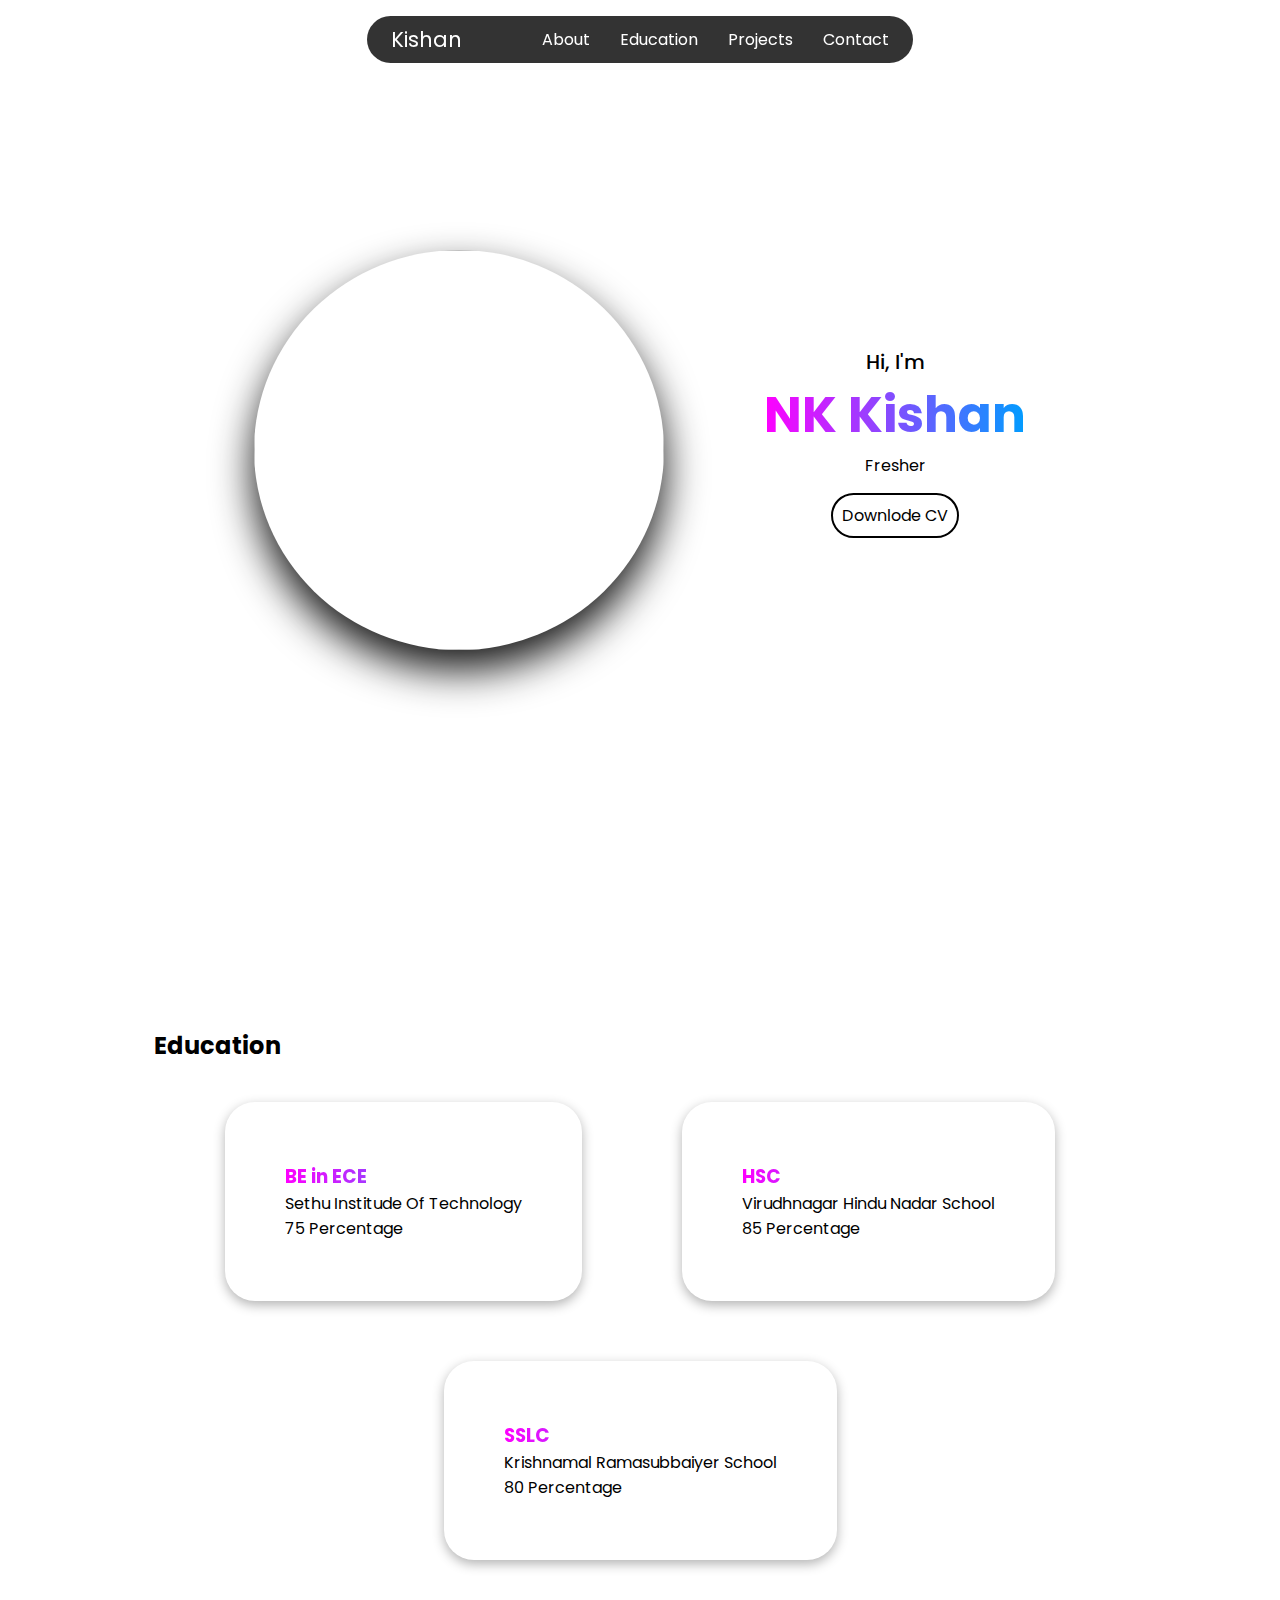
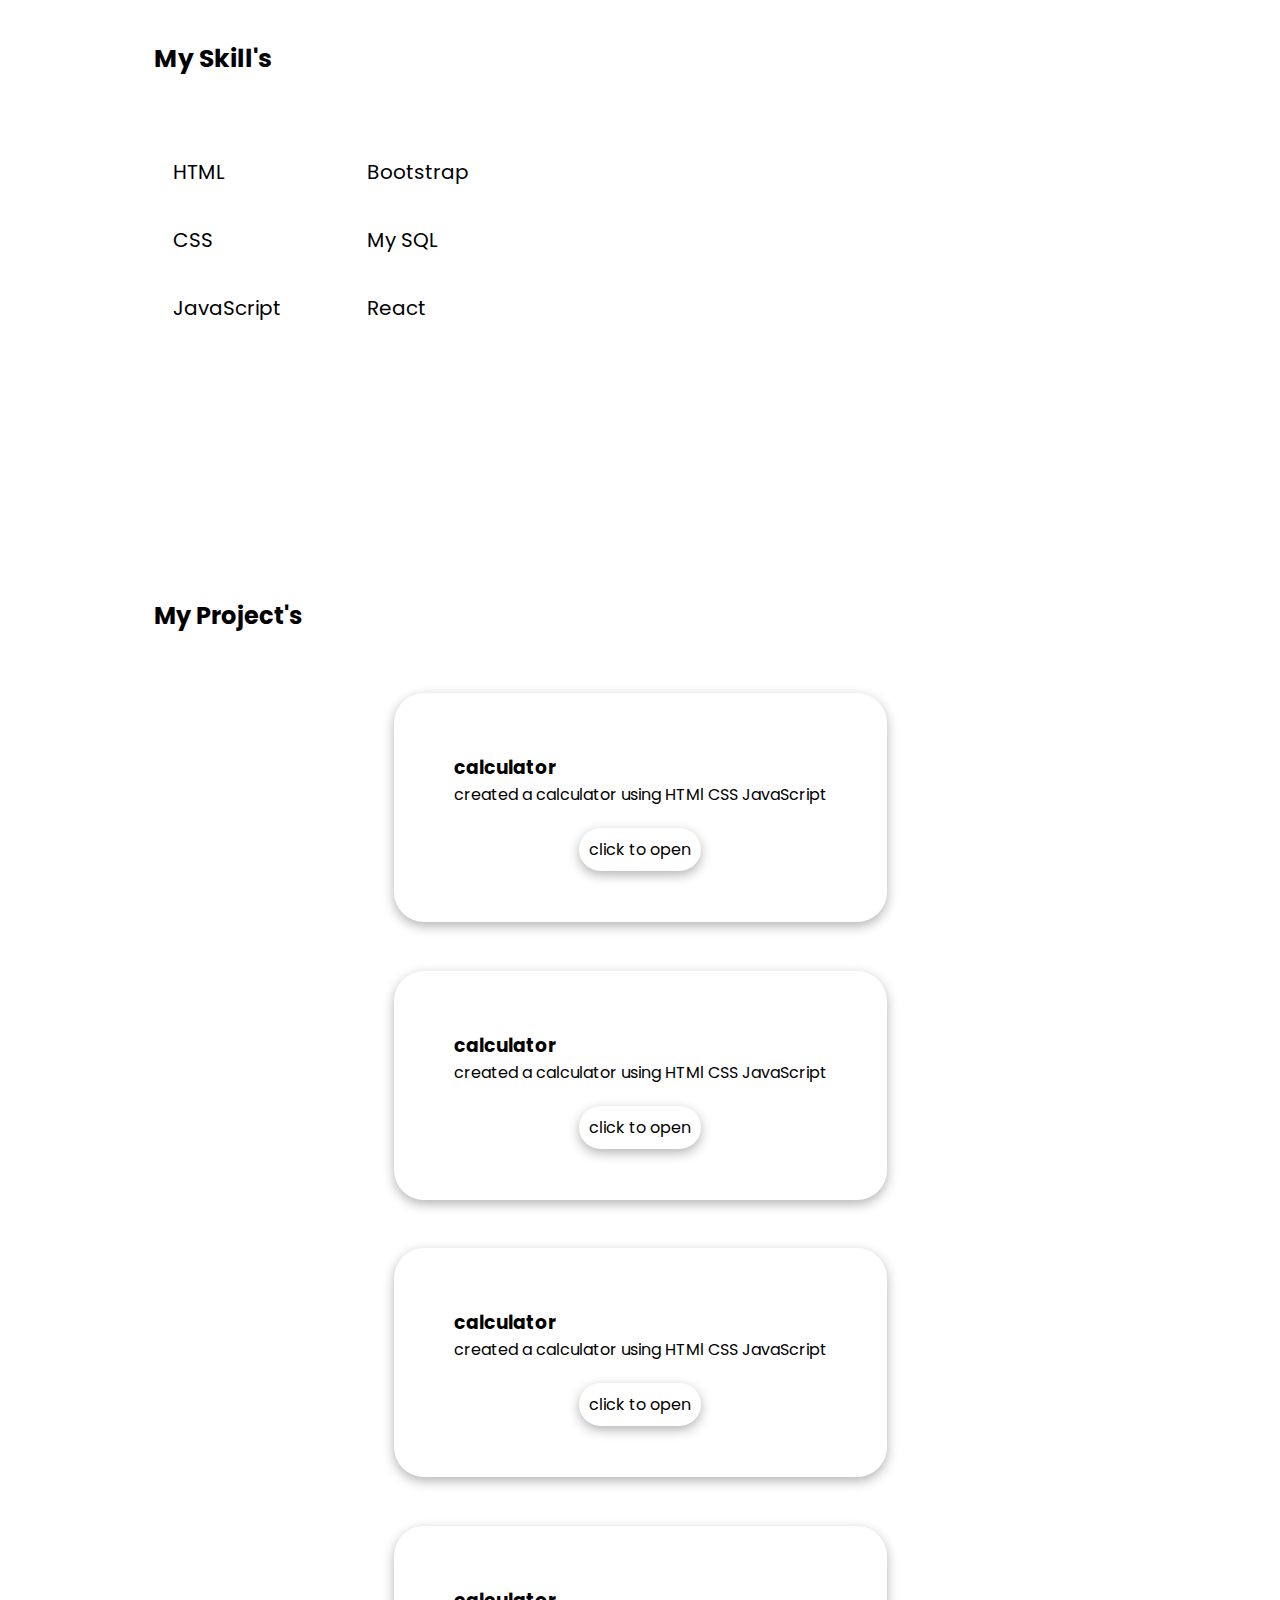
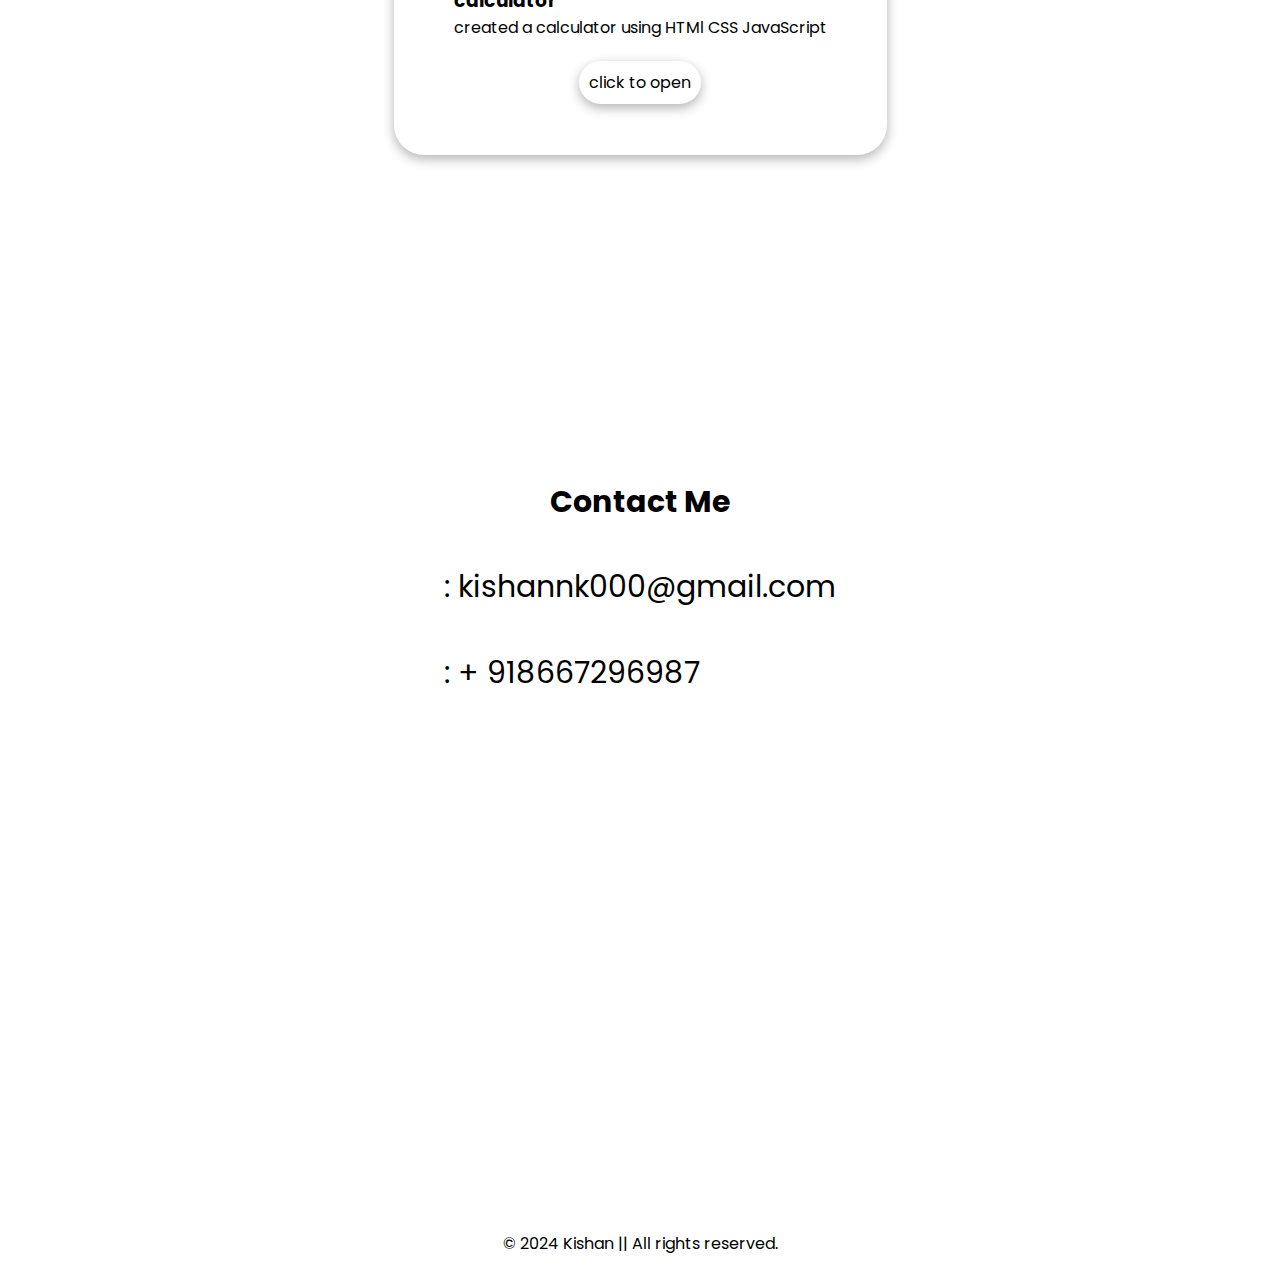
==== commit 240c7a3c: "Update kishan.html" ====
--- a/kishan.html
+++ b/kishan.html
@@ -54,7 +54,7 @@
     <section id="about" class="about">
 
         <div class="about-container">
-            <img src="WhatsApp Image 2024-12-11 at 21.35.27_cfaea8a9.jpg">
+            <img src="profile pic.jpg">
 
             <div class="info">
                 <div class="text">
@@ -73,7 +73,7 @@
                 <a href="https://github.com/kishannk10" i class="fa-brands fa-github"></i></a>
             </div>
             <div class="social-btn">
-                <a href="https://www.instagram.com/.k_i_s_h_a_n.nk./profilecard/?igsh=YXczcWtyM2NzY25k" i
+                <a href="https://www.instagram.com/_.k_i_s_h_a_n__.nk._/profilecard/?igsh=YXczcWtyM2NzY25k" i
                     class="fa-brands fa-instagram"></i></a>
             </div>
             <div class="social-btn">
@@ -217,7 +217,7 @@
                 <a href="https://github.com/kishannk10" i class="fa-brands fa-github"></i></a>
             </div>
             <div class="social-btn">
-                <a href="https://www.instagram.com/.k_i_s_h_a_n.nk./profilecard/?igsh=YXczcWtyM2NzY25k" i
+                <a href="https://www.instagram.com/_.k_i_s_h_a_n.__nk._/profilecard/?igsh=YXczcWtyM2NzY25k" i
                     class="fa-brands fa-instagram"></i></a>
             </div>
             <div class="social-btn">
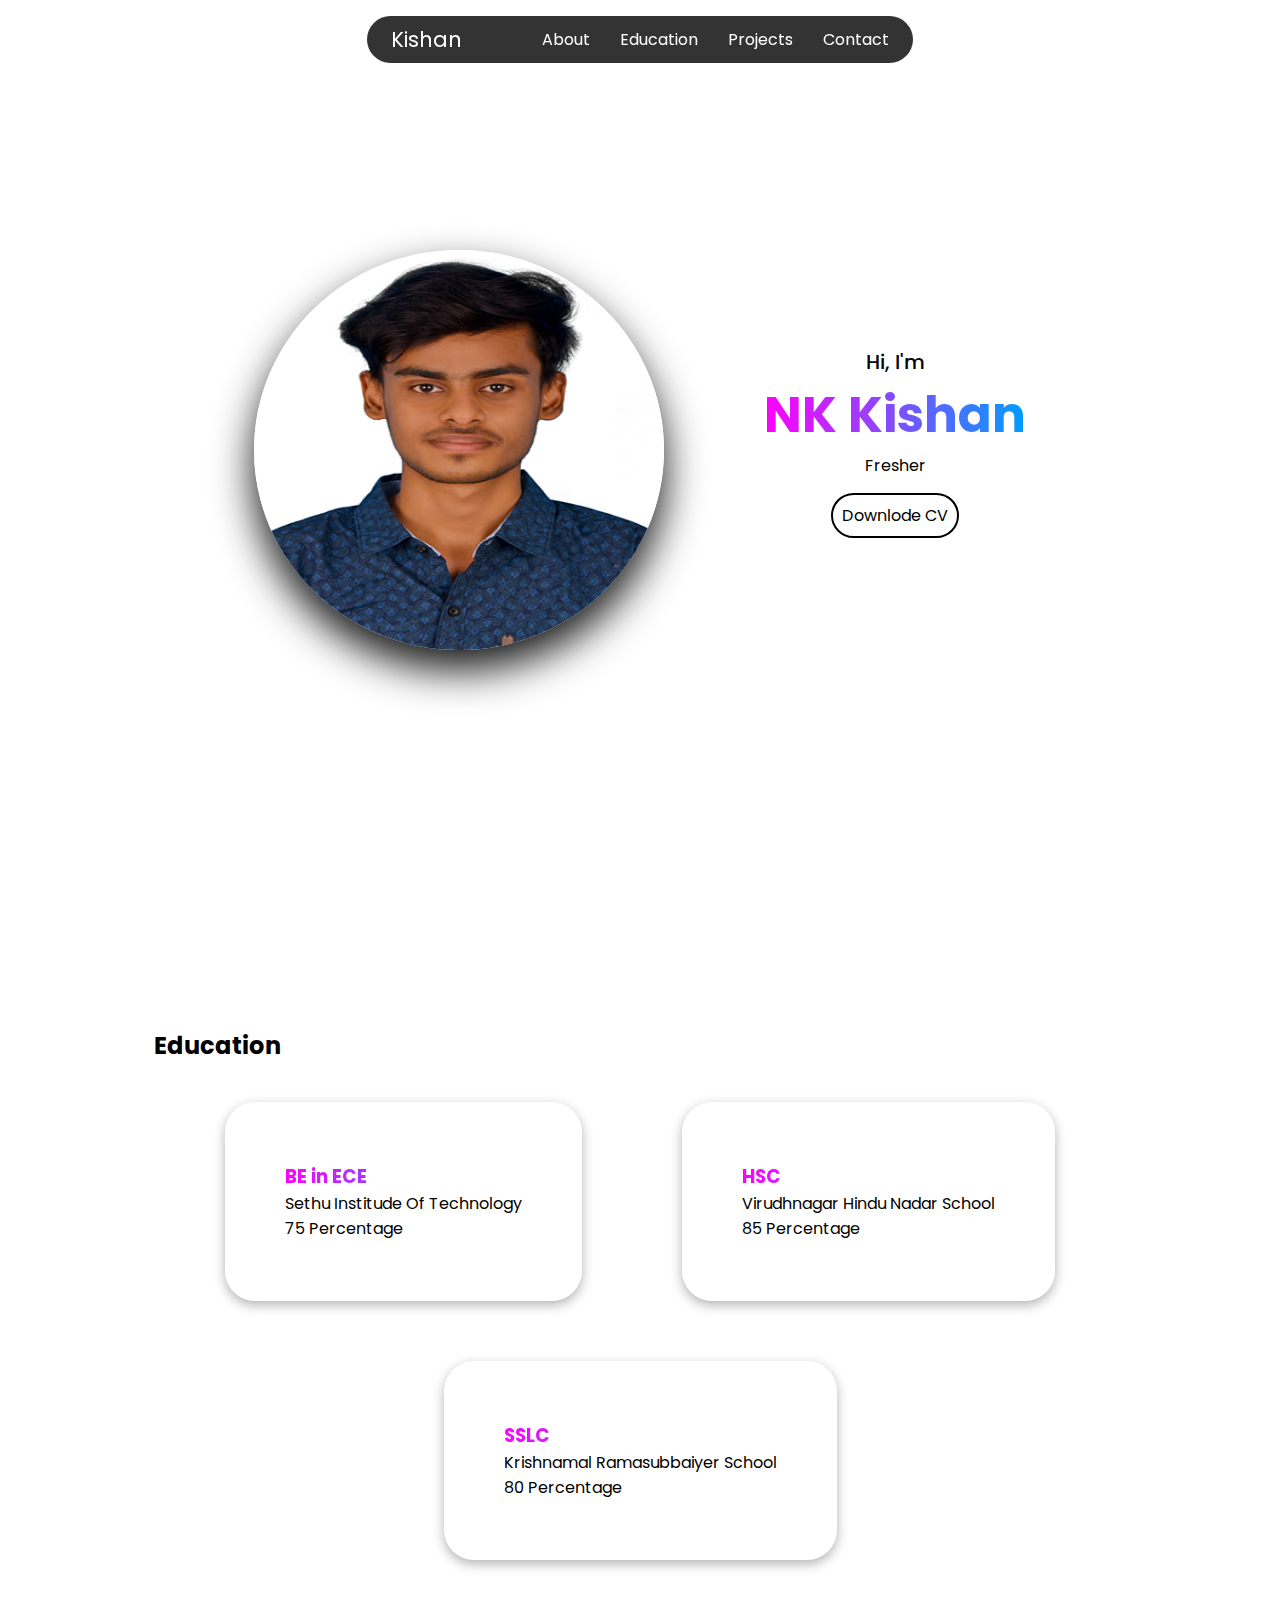
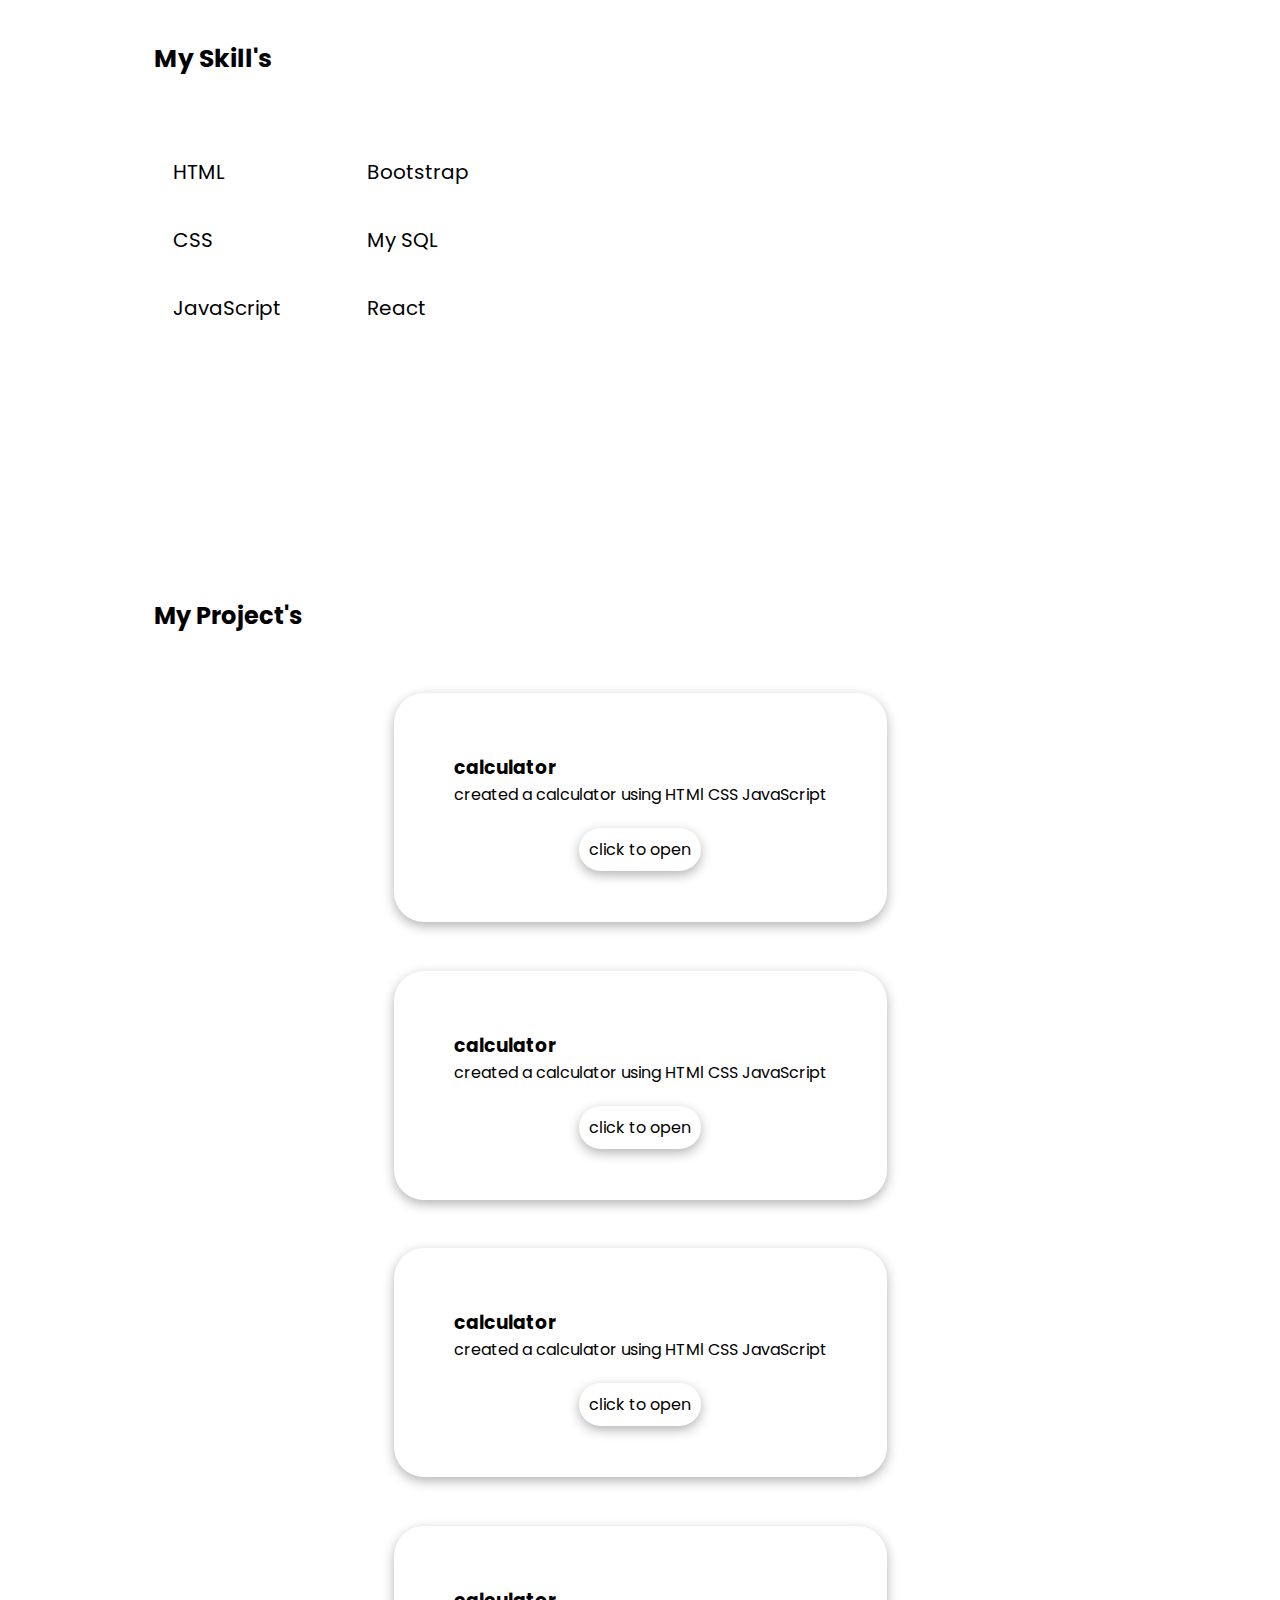
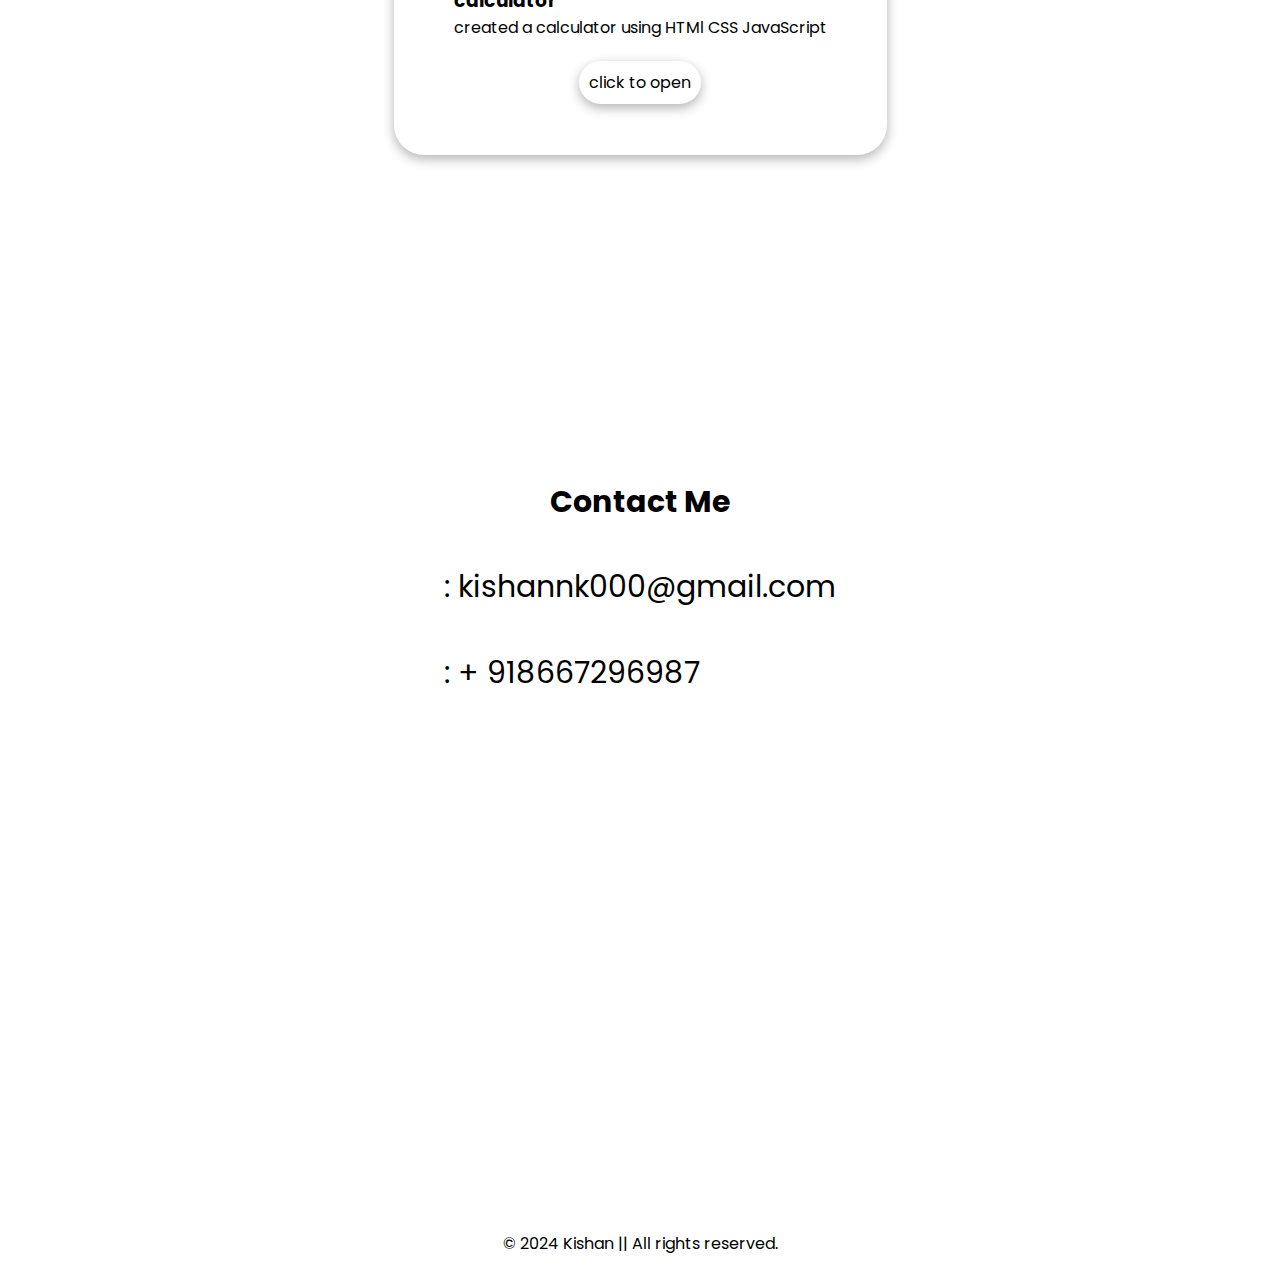
==== commit 2874a957: "Update kishan.html" ====
--- a/kishan.html
+++ b/kishan.html
@@ -54,7 +54,7 @@
     <section id="about" class="about">
 
         <div class="about-container">
-            <img src="profile pic.jpg">
+            <img src="profile pic.JPG">
 
             <div class="info">
                 <div class="text">
